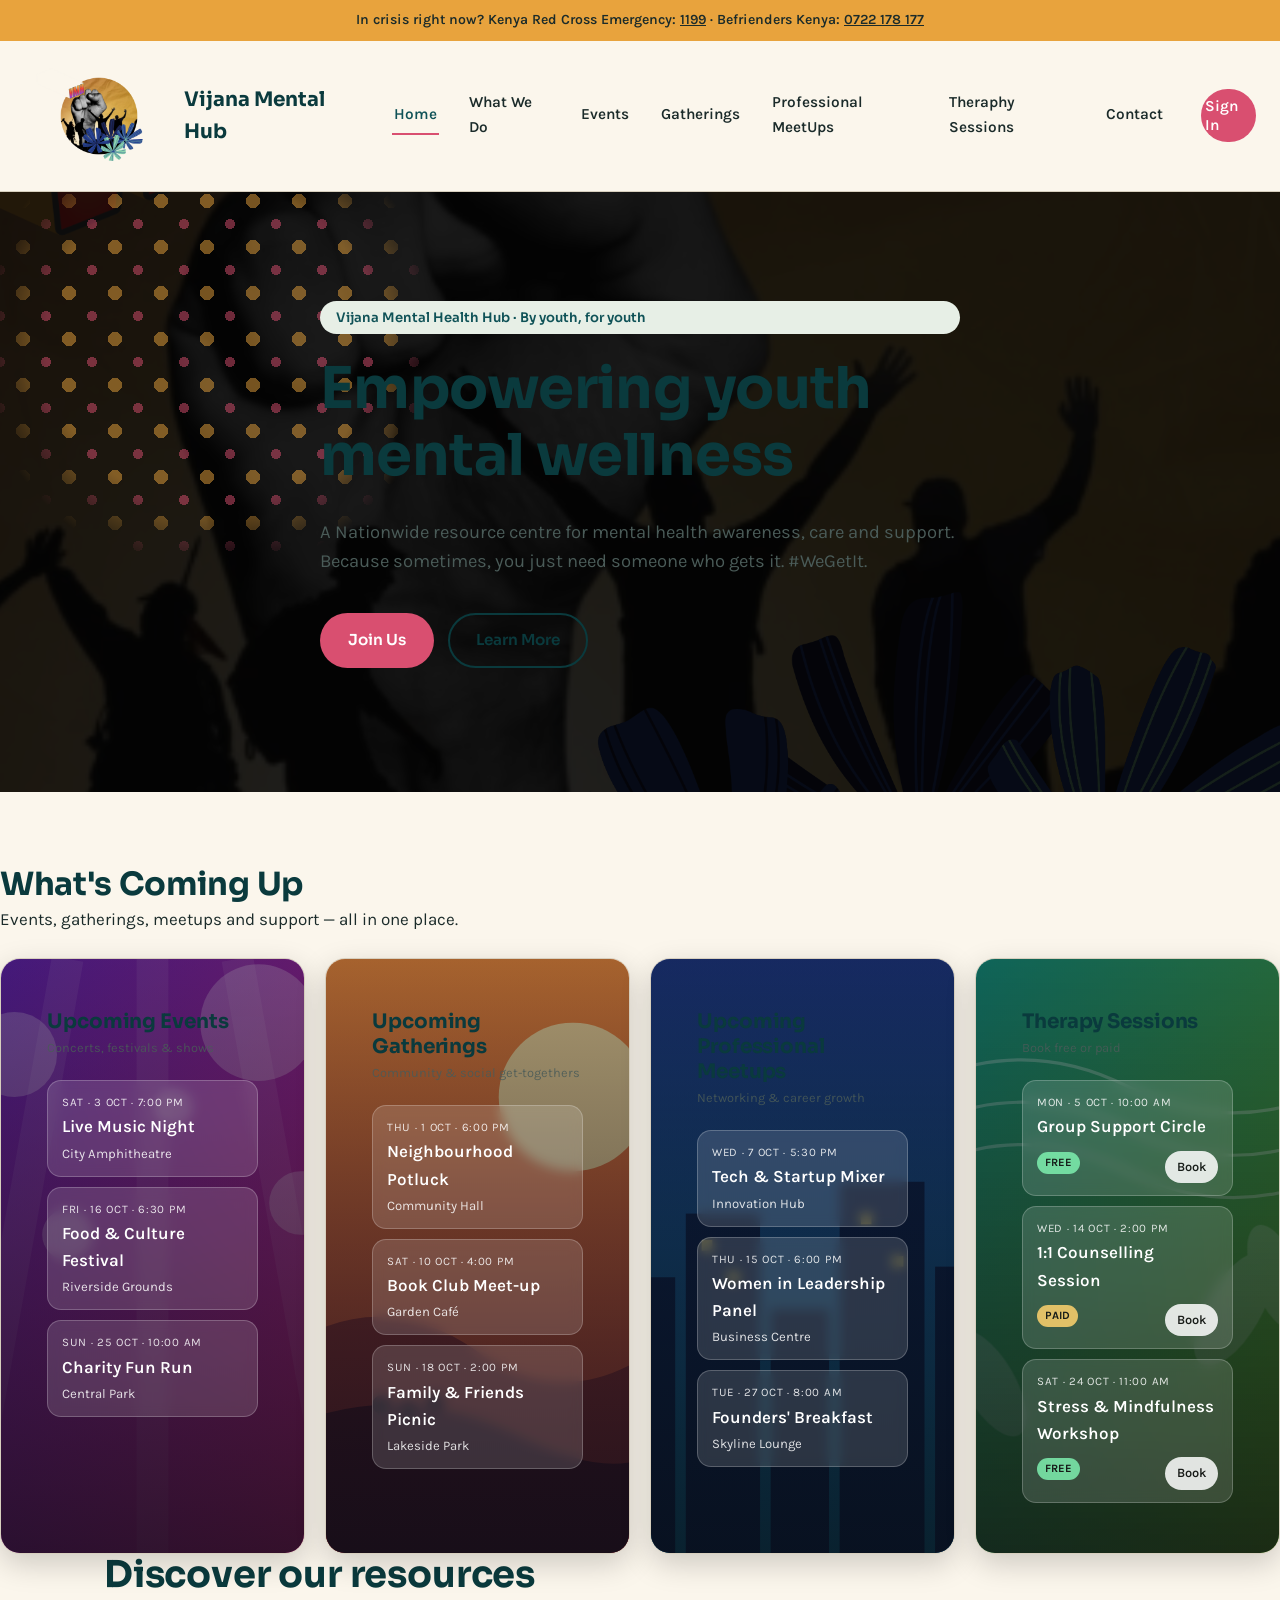
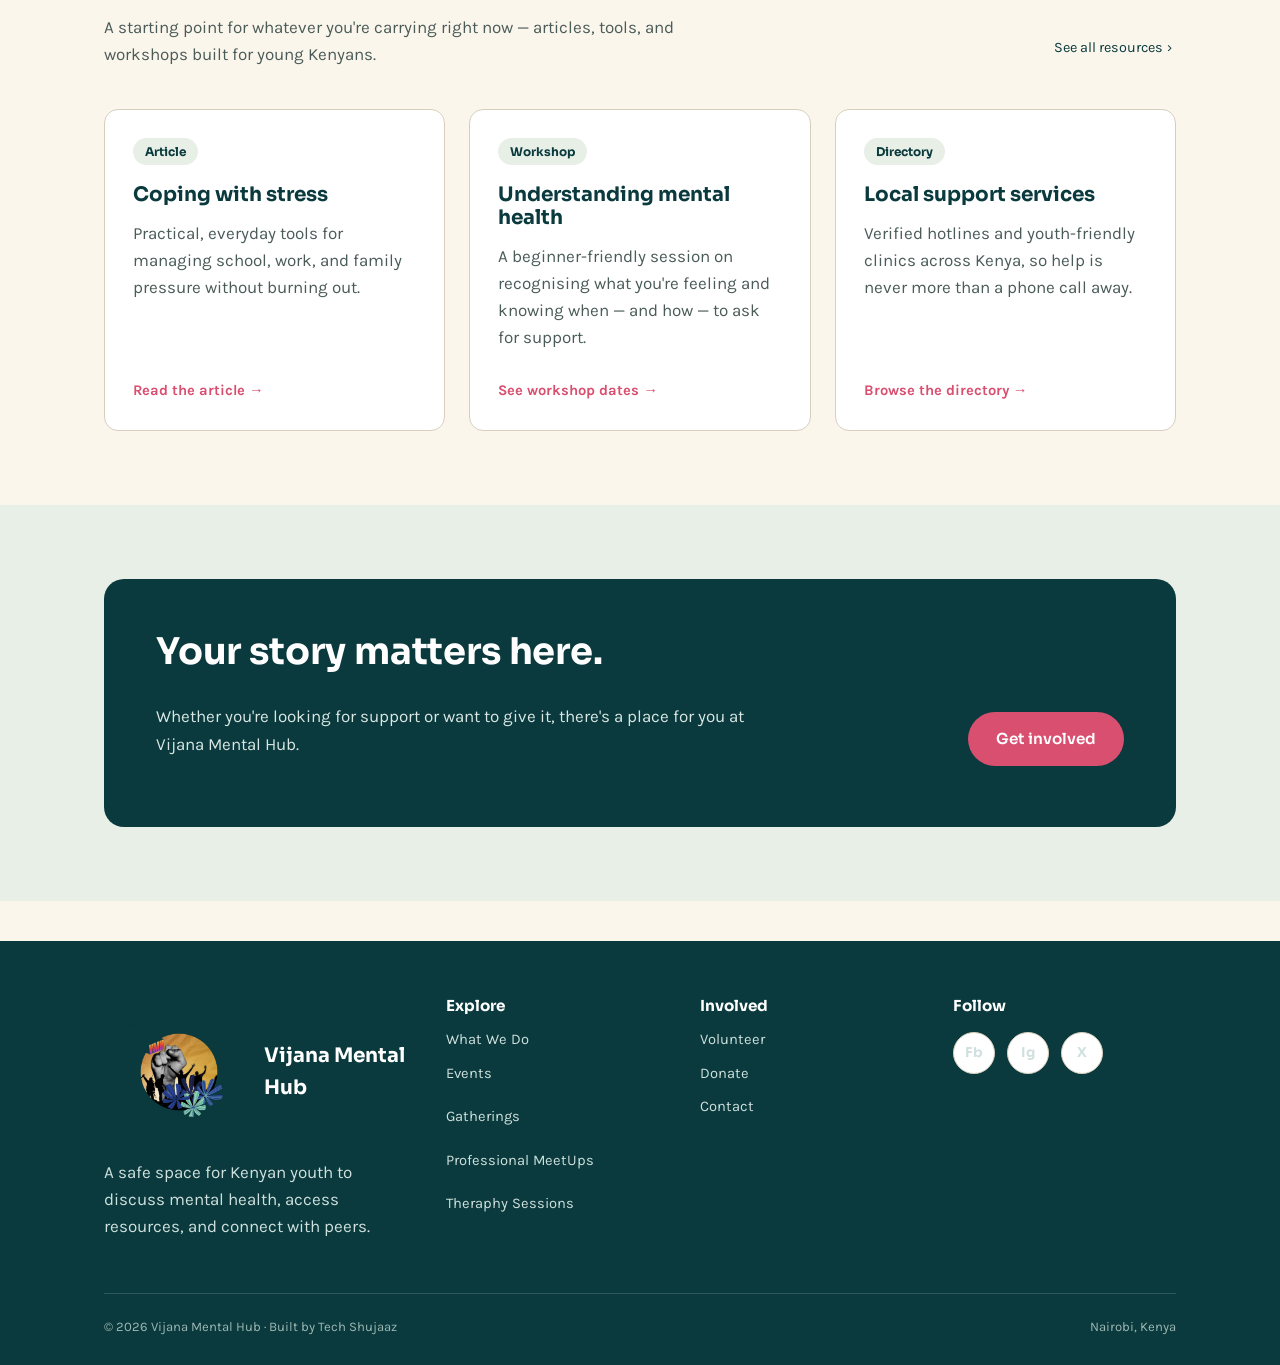
==== index.html @ 7394f07e "Update index.html" ====
<!DOCTYPE html>
<html lang="en">
<head>
<meta charset="UTF-8">
<meta name="viewport" content="width=device-width, initial-scale=1.0">
<title>Vijana  </title>
<meta name="description" content="A safe space for Kenyan youth to discuss mental health, access resources, and connect with peers.">
<link rel="preconnect" href="https://fonts.googleapis.com">
<link href="https://fonts.googleapis.com/css2?family=Sora:wght@400;600;700&family=Karla:wght@400;500;700&display=swap" rel="stylesheet">
<link rel="stylesheet" href="styles.css">
</head>
<body>

<div class="helpline-bar">
  In crisis right now? Kenya Red Cross Emergency: <a href="tel:1199">1199</a> · Befrienders Kenya: <a href="tel:+254722178177">0722 178 177</a>
</div>

<header class="site-header">
  <div class="container">
<a href="index.html" class="logo">
  <img src="Untitled%20design%20%285%29.png" alt="Vijana Mental Hub" class="logo-image">
  <span>Vijana Mental Hub </span>
</a>    <button class="nav-toggle" aria-label="Toggle navigation" aria-expanded="false">
      <span></span><span></span><span></span>
    </button>
    <nav class="main-nav">
      <a> </a>
      <a href="index.html" aria-current="page">Home</a>
      <a href="about.html">What We Do</a>
      <a href="resources.html">Events</a>
      <a href="events.html">Gatherings</a>
      <a href="blog.html">Professional MeetUps</a>
      <a href="get-involved.html">Theraphy Sessions</a>
      <a href="contact.html">Contact</a>
        <a href="login.html" class="btn-signin">Sign In</a>
      
    </nav>
  </div>
</header>

<main>

  <section class="hero">
    <div class="hero-overlay"></div>
    <div class="hero-pattern" aria-hidden="true"></div>
    <div class="container">
      <span class="eyebrow-tag">Vijana Mental Health Hub · By youth, for youth</span>
      <h1>Empowering youth mental wellness</h1>
      <p class="lead">A Nationwide resource centre for mental health awareness, care and support. Because sometimes, you just need someone who gets it. #WeGetIt. </p>
      <div class="hero-ctas">
        <a href="get-involved.html" class="btn btn-primary">Join Us</a>
        <a href="about.html" class="btn btn-secondary">Learn More</a>
      </div>
    </div>
  </section>

  <section>
    <div id="upcoming">  
<h1>What's Coming Up</h1>
<p class="sub">Events, gatherings, meetups and support — all in one place.</p>
<div class="grid">
 
<section class="card">
<svg class="bg" viewBox="0 0 400 560" preserveAspectRatio="xMidYMid slice" aria-hidden="true"><defs><linearGradient id="g1" x1="0" y1="0" x2="1" y2="1"><stop offset="0" stop-color="rgb(91,33,182)"/><stop offset="1" stop-color="rgb(219,39,119)"/></linearGradient></defs><rect width="400" height="560" fill="url(#g1)"/><g fill="rgb(255,255,255)" opacity=".25"><circle cx="70" cy="90" r="40"/><circle cx="300" cy="60" r="55"/><circle cx="340" cy="230" r="30"/><circle cx="120" cy="260" r="24"/><circle cx="220" cy="140" r="18"/></g><path d="M120 0 L20 560 M200 0 L200 560 M280 0 L380 560" stroke="rgb(255,255,255)" stroke-width="30" opacity=".08"/></svg>
<div class="ov"></div>
<div class="in">
<div><h2>Upcoming Events</h2><p class="tag">Concerts, festivals &amp; shows</p></div>
<ul>
<li><div class="d">Sat · 3 Oct · 7:00 PM</div><div class="t">Live Music Night</div><div class="m">City Amphitheatre</div></li>
<li><div class="d">Fri · 16 Oct · 6:30 PM</div><div class="t">Food &amp; Culture Festival</div><div class="m">Riverside Grounds</div></li>
<li><div class="d">Sun · 25 Oct · 10:00 AM</div><div class="t">Charity Fun Run</div><div class="m">Central Park</div></li>
</ul>
</div>
</section>
 
<section class="card">
<svg class="bg" viewBox="0 0 400 560" preserveAspectRatio="xMidYMid slice" aria-hidden="true"><defs><linearGradient id="g2" x1="0" y1="0" x2="0" y2="1"><stop offset="0" stop-color="rgb(251,146,60)"/><stop offset="1" stop-color="rgb(190,60,60)"/></linearGradient></defs><rect width="400" height="560" fill="url(#g2)"/><circle cx="290" cy="130" r="70" fill="rgb(255,236,170)" opacity=".9"/><path d="M0 380 Q100 300 200 370 T400 340 V560 H0Z" fill="rgb(120,40,50)" opacity=".7"/><path d="M0 450 Q120 390 240 450 T400 430 V560 H0Z" fill="rgb(70,25,40)" opacity=".85"/><g fill="rgb(40,15,30)"><circle cx="110" cy="420" r="9"/><circle cx="135" cy="424" r="9"/><circle cx="160" cy="418" r="9"/></g></svg>
<div class="ov"></div>
<div class="in">
<div><h2>Upcoming Gatherings</h2><p class="tag">Community &amp; social get-togethers</p></div>
<ul>
<li><div class="d">Thu · 1 Oct · 6:00 PM</div><div class="t">Neighbourhood Potluck</div><div class="m">Community Hall</div></li>
<li><div class="d">Sat · 10 Oct · 4:00 PM</div><div class="t">Book Club Meet-up</div><div class="m">Garden Café</div></li>
<li><div class="d">Sun · 18 Oct · 2:00 PM</div><div class="t">Family &amp; Friends Picnic</div><div class="m">Lakeside Park</div></li>
</ul>
</div>
</section>
 
<section class="card">
<svg class="bg" viewBox="0 0 400 560" preserveAspectRatio="xMidYMid slice" aria-hidden="true"><defs><linearGradient id="g3" x1="0" y1="0" x2="0" y2="1"><stop offset="0" stop-color="rgb(30,58,138)"/><stop offset="1" stop-color="rgb(14,116,144)"/></linearGradient></defs><rect width="400" height="560" fill="url(#g3)"/><g fill="rgb(10,25,60)" opacity=".8"><rect x="20" y="300" width="60" height="260"/><rect x="90" y="240" width="70" height="320"/><rect x="170" y="330" width="55" height="230"/><rect x="235" y="210" width="80" height="350"/><rect x="325" y="290" width="60" height="270"/></g><g fill="rgb(253,224,71)" opacity=".7"><rect x="105" y="265" width="10" height="10"/><rect x="130" y="295" width="10" height="10"/><rect x="255" y="240" width="10" height="10"/><rect x="285" y="280" width="10" height="10"/><rect x="40" y="330" width="10" height="10"/></g></svg>
<div class="ov"></div>
<div class="in">
<div><h2>Upcoming Professional Meetups</h2><p class="tag">Networking &amp; career growth</p></div>
<ul>
<li><div class="d">Wed · 7 Oct · 5:30 PM</div><div class="t">Tech &amp; Startup Mixer</div><div class="m">Innovation Hub</div></li>
<li><div class="d">Thu · 15 Oct · 6:00 PM</div><div class="t">Women in Leadership Panel</div><div class="m">Business Centre</div></li>
<li><div class="d">Tue · 27 Oct · 8:00 AM</div><div class="t">Founders' Breakfast</div><div class="m">Skyline Lounge</div></li>
</ul>
</div>
</section>
 
<section class="card">
<svg class="bg" viewBox="0 0 400 560" preserveAspectRatio="xMidYMid slice" aria-hidden="true"><defs><linearGradient id="g4" x1="0" y1="0" x2="1" y2="1"><stop offset="0" stop-color="rgb(13,148,136)"/><stop offset="1" stop-color="rgb(101,163,13)"/></linearGradient></defs><rect width="400" height="560" fill="url(#g4)"/><g fill="none" stroke="rgb(255,255,255)" stroke-width="3" opacity=".3"><path d="M0 120 Q100 70 200 120 T400 120"/><path d="M0 160 Q100 110 200 160 T400 160"/><path d="M0 200 Q100 150 200 200 T400 200"/></g><g fill="rgb(255,255,255)" opacity=".2"><ellipse cx="300" cy="330" rx="26" ry="60" transform="rotate(30 300 330)"/><ellipse cx="340" cy="300" rx="22" ry="52" transform="rotate(-20 340 300)"/><ellipse cx="70" cy="400" rx="24" ry="56" transform="rotate(-30 70 400)"/></g></svg>
<div class="ov"></div>
<div class="in">
<div><h2>Therapy Sessions</h2><p class="tag">Book free or paid</p></div>
<ul>
<li><div class="d">Mon · 5 Oct · 10:00 AM</div><div class="t">Group Support Circle</div><div class="m"><span class="b free">FREE</span><button class="btn">Book</button></div></li>
<li><div class="d">Wed · 14 Oct · 2:00 PM</div><div class="t">1:1 Counselling Session</div><div class="m"><span class="b paid">PAID</span><button class="btn">Book</button></div></li>
<li><div class="d">Sat · 24 Oct · 11:00 AM</div><div class="t">Stress &amp; Mindfulness Workshop</div><div class="m"><span class="b free">FREE</span><button class="btn">Book</button></div></li>
</ul>
</div>
</section>
 
</div>
</div>
    <div class="container">
      <div class="section-head">
        <div>
          <h2>Discover our resources</h2>
          <p>A starting point for whatever you're carrying right now — articles, tools, and workshops built for young Kenyans.</p>
        </div>
        <a href="resources.html" class="btn-ghost">See all resources</a>
      </div>

      <div class="card-grid">
        <div class="card">
          <span class="chip">Article</span>
          <h3>Coping with stress</h3>
          <p>Practical, everyday tools for managing school, work, and family pressure without burning out.</p>
          <a href="resources.html" class="card-link">Read the article →</a>
        </div>
        <div class="card">
          <span class="chip">Workshop</span>
          <h3>Understanding mental health</h3>
          <p>A beginner-friendly session on recognising what you're feeling and knowing when — and how — to ask for support.</p>
          <a href="events.html" class="card-link">See workshop dates →</a>
        </div>
        <div class="card">
          <span class="chip">Directory</span>
          <h3>Local support services</h3>
          <p>Verified hotlines and youth-friendly clinics across Kenya, so help is never more than a phone call away.</p>
          <a href="resources.html" class="card-link">Browse the directory →</a>
        </div>
      </div>
    </div>
  </section>

  <section class="section-alt">
    <div class="container">
      <div class="cta-band">
        <h2>Your story matters here.</h2>
        <p>Whether you're looking for support or want to give it, there's a place for you at Vijana Mental Hub.</p>
        <a href="get-involved.html" class="btn btn-primary">Get involved</a>
      </div>
    </div>
  </section>

</main>

<footer class="site-footer">
  <div class="container">
    <div class="footer-grid">
      <div>
        <div class="logo"> <img src="Untitled%20design%20%286%29.png" alt="Vijana Mental Hub" class="logo-image">
  <span>Vijana Mental Hub</span></div>
        <p style="color:#CFE1DE; max-width:32ch;">A safe space for Kenyan youth to discuss mental health, access resources, and connect with peers.</p>
      </div>
      <div>
        <h4>Explore</h4>
        <ul class="footer-links">
          <li><a href="about.html">What We Do</a></li>
          <li><a href="resources.html">Events</a></li>
          <li></li><a href="events.html">Gatherings</a></li>
          <li></li><a href="blog.html">Professional MeetUps</a></li>
          <li></li><a href="get-involved.html">Theraphy Sessions</a></li>
      
        </ul>
      </div>
      <div>
        <h4>Involved</h4>
        <ul class="footer-links">
          <li><a href="get-involved.html">Volunteer</a></li>
          <li><a href="get-involved.html#donate">Donate</a></li>
          <li><a href="contact.html">Contact</a></li>
        </ul>
      </div>
      <div>
        <h4>Follow</h4>
        <div class="social-row">
          <a href="#" aria-label="Facebook">Fb</a>
          <a href="#" aria-label="Instagram">Ig</a>
          <a href="#" aria-label="Twitter / X">X</a>
        </div>
      </div>
    </div>
    <div class="footer-bottom">
      <span>© 2026 Vijana Mental Hub · Built by Tech Shujaaz</span>
      <span>Nairobi, Kenya</span>
    </div>
  </div>
</footer>

<script src="script.js"></script>
</body>
</html>
---- styles.css ----
/* ==========================================================================
   Vijana Mental Hub — Design System
   Palette: highland teal + sunrise gold + berry coral on warm paper
   Type: Sora (display) / Karla (body)
   ========================================================================== */

:root{
  --paper:      #FBF6EC;
  --sage:       #E7EFE6;
  --teal:       #0F5257;
  --teal-dark:  #0A3A3D;
  --gold:       #E8A33D;
  --coral:      #D94F70;
  --ink:        #1B2B2A;
  --ink-soft:   #4A5B58;
  --line:       #D7CFBE;
  --white:      #FFFFFF;

  --font-display: 'Sora', sans-serif;
  --font-body: 'Karla', sans-serif;

  --max-w: 1120px;
  --radius: 14px;
}

*, *::before, *::after{ box-sizing: border-box; }

html{ scroll-behavior: smooth; }

body{
  margin: 0;
  background: var(--paper);
  color: var(--ink);
  font-family: var(--font-body);
  font-size: 17px;
  line-height: 1.6;
  -webkit-font-smoothing: antialiased;
}

img{ max-width: 100%; display: block; }

a{ color: inherit; text-decoration: none; }

h1, h2, h3, h4{
  font-family: var(--font-display);
  color: var(--teal-dark);
  line-height: 1.15;
  margin: 0 0 0.5em;
  font-weight: 700;
}

h1{ font-size: clamp(2.4rem, 5vw, 3.6rem); letter-spacing: -0.01em; }
h2{ font-size: clamp(1.7rem, 3vw, 2.3rem); letter-spacing: -0.005em; }
h3{ font-size: 1.25rem; }

p{ margin: 0 0 1em; color: var(--ink-soft); max-width: 62ch; }

.container{
  max-width: var(--max-w);
  margin: 0 auto;
  padding: 0 24px;
}

/* Focus visibility */
a:focus-visible, button:focus-visible, input:focus-visible, textarea:focus-visible{
  outline: 3px solid var(--gold);
  outline-offset: 2px;
}

@media (prefers-reduced-motion: reduce){
  *{ animation-duration: 0.001ms !important; transition-duration: 0.001ms !important; }
  html{ scroll-behavior: auto; }
}

/* ---------------------------------- Header ---------------------------------- */

.site-header{
  position: sticky;
  top: 0;
  z-index: 50;
  background: rgba(251, 246, 236, 0.92);
  backdrop-filter: blur(6px);
  border-bottom: 1px solid var(--line);
}
#upcoming {
   :root{--bg:#f4f5f8;--fg:#14161c;--muted:#5b6070;box-sizing:border-box;padding-top:env(safe-area-inset-top,0px);padding-bottom:env(safe-area-inset-bottom,0px)}
@media (prefers-color-scheme:dark){:root:not([data-theme="light"]){--bg:#0e1015;--fg:#f2f3f7;--muted:#9aa0b2}}
:root[data-theme="dark"]{--bg:#0e1015;--fg:#f2f3f7;--muted:#9aa0b2}
html{scroll-padding-top:env(safe-area-inset-top,0px)}
*{box-sizing:border-box}
body{margin:0;background:var(--bg);color:var(--fg);font-family:Inter,system-ui,-apple-system,"Segoe UI",Roboto,sans-serif}
main{max-width:1280px;margin:0 auto;padding:32px 20px 48px}
h1{font-size:clamp(1.5rem,3vw,2rem);margin:0 0 4px}
.sub{color:var(--muted);margin:0 0 24px}
.grid{display:grid;grid-template-columns:repeat(4,1fr);gap:20px}
@media (max-width:1100px){.grid{grid-template-columns:repeat(2,1fr)}}
@media (max-width:600px){.grid{grid-template-columns:1fr}}
.card{position:relative;overflow:hidden;border-radius:20px;min-height:300px;color:#fff;display:flex;flex-direction:column;box-shadow:0 10px 30px rgba(0,0,0,.18)}
.bg{position:absolute;inset:0;width:100%;height:100%}
.ov{position:absolute;inset:0;background:linear-gradient(180deg,rgba(8,10,20,.35) 0%,rgba(8,10,20,.78) 100%)}
.in{position:relative;padding:22px 18px;display:flex;flex-direction:column;gap:14px;height:100%}
.card h2{font-size:1.25rem;margin:0 0 4px;line-height:1.25}
.tag{font-size:.8rem;opacity:.85;margin:0}
ul{list-style:none;margin:8px 0 0;padding:0;display:flex;flex-direction:column;gap:10px}
li{background:rgba(255,255,255,.14);border:1px solid rgba(255,255,255,.22);backdrop-filter:blur(6px);-webkit-backdrop-filter:blur(6px);border-radius:14px;padding:12px 14px}
.d{font-size:.72rem;letter-spacing:.06em;text-transform:uppercase;opacity:.85}
.t{font-weight:600;margin:2px 0}
.m{font-size:.82rem;opacity:.85;display:flex;justify-content:space-between;align-items:center;gap:8px;flex-wrap:wrap}
.b{font-size:.7rem;font-weight:700;padding:2px 8px;border-radius:99px;background:#fff;color:#111}
.b.free{background:#7ef0b0}.b.paid{background:#ffd36e}
.btn{margin-top:8px;display:inline-block;font:inherit;font-size:.8rem;font-weight:600;padding:6px 12px;border-radius:99px;border:0;background:#fff;color:#111;cursor:pointer}
}
.site-header .container{
  display: flex;
  align-items: center;
  justify-content: space-between;
  height: 150px;
  max-width: 1300px;
}

.logo{
  font-family: var(--font-display);
  font-weight: 700;
  font-size: 1.25rem;
  color: var(--teal-dark);
  display: flex;
  align-items: center;
  gap: 10px;
}
.btn-signin {
  display: inline-block;
  padding: 8px 35px;
  border-radius: 50px;
  background: #D94F70;
  color: white !important;
  border: 2px solid #D94F70;
  font-weight: 600;
  text-decoration: none;
  margin-left: 8px;
  line-height: 1.2;
}

.btn-signin:hover {
  background: transparent;
  color: #D94F70 !important;
  border-color: #D94F70;
}
.logo-mark{
  width: 30px; height: 30px;
  border-radius: 50%;
  background: conic-gradient(from 200deg, var(--gold), var(--coral), var(--teal), var(--gold));
  flex-shrink: 0;
}
.logo {
  display: flex;
  align-items: center;
  gap: 10px;
}

.logo-image {
  width: 150px;
  height: 150px;
  object-fit: contain;
}
.main-nav{
  display: flex;
  gap: 28px;
  align-items: center;
}

.main-nav a{
  font-size: 0.96rem;
  font-weight: 600;
  color: var(--ink);
  padding: 6px 2px;
  border-bottom: 2px solid transparent;
  transition: border-color 0.15s ease, color 0.15s ease;
}

.main-nav a:hover,
.main-nav a[aria-current="page"]{
  color: var(--teal);
  border-bottom-color: var(--coral);
}

.nav-toggle{
  display: none;
  background: none;
  border: none;
  cursor: pointer;
  padding: 8px;
}
.nav-toggle span{
  display: block;
  width: 24px; height: 2px;
  background: var(--ink);
  margin: 5px 0;
  transition: transform 0.2s ease, opacity 0.2s ease;
}

@media (max-width: 820px){
  .nav-toggle{ display: block; }
  .main-nav{
    position: absolute;
    top: 76px; left: 0; right: 0;
    background: var(--paper);
    border-bottom: 1px solid var(--line);
    flex-direction: column;
    align-items: flex-start;
    gap: 4px;
    padding: 12px 24px 20px;
    display: none;
  }
  .main-nav.open{ display: flex; }
  .main-nav a{ width: 100%; padding: 10px 0; }
}

/* ---------------------------------- Buttons ---------------------------------- */

.btn{
  display: inline-flex;
  align-items: center;
  justify-content: center;
  gap: 8px;
  font-family: var(--font-display);
  font-weight: 600;
  font-size: 0.95rem;
  padding: 13px 26px;
  border-radius: 999px;
  border: 2px solid transparent;
  cursor: pointer;
  transition: transform 0.12s ease, background 0.15s ease, color 0.15s ease, border-color 0.15s ease;
}
.btn:hover{ transform: translateY(-1px); }

.btn-primary{
  background: var(--coral);
  color: var(--white);
}
.btn-primary:hover{ background: #c23f5f; }

.btn-secondary{
  background: transparent;
  color: var(--teal-dark);
  border-color: var(--teal-dark);
}
.btn-secondary:hover{ background: var(--teal-dark); color: var(--white); }

.btn-ghost{
  background: transparent;
  color: var(--teal-dark);
  padding: 10px 4px;
  border-radius: 0;
  font-size: 0.9rem;
}
.btn-ghost::after{ content: "›"; margin-left: 4px; }

/* ---------------------------------- Hero ---------------------------------- */

.hero{
  position: relative;
  overflow: hidden;
  padding: 76px 0 90px;
   min-height: 600px;

    background-image: url("VMH (1).png");
    background-size: cover;
    background-position: center;
    background-repeat: no-repeat;

    display: flex;
    align-items: center;

    overflow: hidden;
}

.hero-pattern{
  position: absolute;
   inset: 0;
   pointer-events:none;
  top: -60px; right: -80px;
  width: 420px; height: 420px;
  opacity: 0.5;
  z-index: 1;
  background-image: radial-gradient(circle, var(--gold) 7px, transparent 7px),
                     radial-gradient(circle, var(--coral) 5px, transparent 5px);
  background-size: 46px 46px, 46px 46px;
  background-position: 0 0, 23px 23px;
  -webkit-mask-image: radial-gradient(circle, black 55%, transparent 78%);
  mask-image: radial-gradient(circle, black 55%, transparent 78%);
}
/* Dark overlay */
.hero-overlay {
    position: absolute;
    inset: 0;

    background: rgba(0, 0, 0, 0.85);

    z-index: 1;
}


.hero .container{
  position: relative;
  z-index: 2;
  display: grid;
  grid-template-columns: minmax(0, 640px);
}

.eyebrow-tag{
  display: inline-block;
  font-family: var(--font-display);
  font-weight: 600;
  font-size: 0.82rem;
  color: var(--teal);
  background: var(--sage);
  border-radius: 999px;
  padding: 6px 16px;
  margin-bottom: 22px;
}

.hero p.lead{
  font-size: 1.15rem;
  color: var(--ink-soft);
  margin-bottom: 2em;
}

.hero-ctas{
  display: flex;
  gap: 14px;
  flex-wrap: wrap;
}

/* ---------------------------------- Sections ---------------------------------- */

section{ padding: 74px 0; }
.section-alt{ background: var(--sage); }

.section-head{
  display: flex;
  align-items: flex-end;
  justify-content: space-between;
  gap: 24px;
  margin-bottom: 40px;
  flex-wrap: wrap;
}

.section-head p{ margin: 0; }

/* ---------------------------------- Cards ---------------------------------- */

.card-grid{
  display: grid;
  grid-template-columns: repeat(auto-fit, minmax(260px, 1fr));
  gap: 24px;
}

.card{
  background: var(--white);
  border: 1px solid var(--line);
  border-radius: var(--radius);
  padding: 28px;
  display: flex;
  flex-direction: column;
  gap: 10px;
}

.card .chip{
  align-self: flex-start;
  font-family: var(--font-display);
  font-size: 0.75rem;
  font-weight: 700;
  color: var(--teal-dark);
  background: var(--sage);
  padding: 4px 12px;
  border-radius: 999px;
  margin-bottom: 8px;
}

.card h3{ margin-bottom: 4px; }

.card a.card-link{
  margin-top: auto;
  font-weight: 700;
  color: var(--coral);
  font-size: 0.92rem;
}
.card a.card-link:hover{ text-decoration: underline; }

/* Team cards */
.team-grid{
  display: grid;
  grid-template-columns: repeat(auto-fit, minmax(230px, 1fr));
  gap: 28px;
}
.team-card{
  background: var(--white);
  border-radius: var(--radius);
  border: 1px solid var(--line);
  overflow: hidden;
}
.team-photo{
  height: 150px;
  background: linear-gradient(135deg, var(--teal) 0%, var(--teal-dark) 100%);
  position: relative;
}
.team-photo::after{
  content: "";
  position: absolute; inset: 0;
  background-image: radial-gradient(circle, rgba(255,255,255,0.18) 3px, transparent 3px);
  background-size: 20px 20px;
}
.team-body{ padding: 20px; }
.team-role{
  font-weight: 700;
  color: var(--coral);
  font-size: 0.88rem;
  margin-bottom: 10px;
}
.team-body p{ font-size: 0.94rem; margin-bottom: 0.8em; }

/* ---------------------------------- Callout / CTA band ---------------------------------- */

.cta-band{
  background: var(--teal-dark);
  color: var(--white);
  border-radius: 20px;
  padding: 52px;
  display: flex;
  align-items: center;
  justify-content: space-between;
  gap: 30px;
  flex-wrap: wrap;
}
.cta-band h2{ color: var(--white); margin: 0; max-width: 22ch; }
.cta-band p{ color: #D9E7E4; }

/* ---------------------------------- Lists (events, resources) ---------------------------------- */

.list-row{
  display: flex;
  justify-content: space-between;
  align-items: center;
  gap: 20px;
  padding: 22px 0;
  border-bottom: 1px solid var(--line);
  flex-wrap: wrap;
}
.list-row:first-child{ border-top: 1px solid var(--line); }

.list-row .meta{
  font-family: var(--font-display);
  font-weight: 600;
  font-size: 0.85rem;
  color: var(--teal);
}

/* ---------------------------------- Forms ---------------------------------- */

.form-grid{
  display: grid;
  gap: 18px;
  max-width: 560px;
}
label{
  font-family: var(--font-display);
  font-weight: 600;
  font-size: 0.88rem;
  color: var(--teal-dark);
  display: block;
  margin-bottom: 6px;
}
input, textarea, select{
  width: 100%;
  font-family: var(--font-body);
  font-size: 1rem;
  padding: 12px 14px;
  border-radius: 10px;
  border: 1.5px solid var(--line);
  background: var(--white);
  color: var(--ink);
}
input:focus, textarea:focus, select:focus{
  border-color: var(--teal);
}
textarea{ resize: vertical; min-height: 130px; }

.form-note{
  font-size: 0.85rem;
  color: var(--ink-soft);
  margin-top: 4px;
}

.form-success{
  display: none;
  background: var(--sage);
  border: 1px solid var(--teal);
  color: var(--teal-dark);
  padding: 14px 18px;
  border-radius: 10px;
  font-weight: 600;
  margin-top: 16px;
}
.form-success.visible{ display: block; }

/* ---------------------------------- Contact info blocks ---------------------------------- */

.contact-info{ display: grid; gap: 22px; }
.contact-info .item{ display: flex; gap: 14px; align-items: flex-start; }
.contact-info .icon{
  width: 40px; height: 40px;
  border-radius: 50%;
  background: var(--sage);
  color: var(--teal-dark);
  display: flex; align-items: center; justify-content: center;
  font-family: var(--font-display);
  font-weight: 700;
  flex-shrink: 0;
}
.two-col{
  display: grid;
  grid-template-columns: 1.1fr 0.9fr;
  gap: 56px;
}
@media (max-width: 780px){
  .two-col{ grid-template-columns: 1fr; }
}

.social-row{ display: flex; gap: 12px; margin-top: 18px; }
.social-row a{
  width: 42px; height: 42px;
  border-radius: 50%;
  background: var(--white);
  border: 1.5px solid var(--line);
  display: flex; align-items: center; justify-content: center;
  font-weight: 700;
  font-family: var(--font-display);
  font-size: 0.85rem;
}
.social-row a:hover{ border-color: var(--coral); color: var(--coral); }

/* ---------------------------------- FAQ ---------------------------------- */

.faq-item{ border-bottom: 1px solid var(--line); }
.faq-item summary{
  cursor: pointer;
  padding: 18px 0;
  font-family: var(--font-display);
  font-weight: 700;
  color: var(--teal-dark);
  list-style: none;
  display: flex;
  justify-content: space-between;
  align-items: center;
}
.faq-item summary::-webkit-details-marker{ display: none; }
.faq-item summary::after{ content: "+"; font-size: 1.4rem; color: var(--coral); }
.faq-item[open] summary::after{ content: "–"; }
.faq-item p{ padding-bottom: 18px; }

/* ---------------------------------- Helper bar (crisis notice) ---------------------------------- */

.helpline-bar{
  background: var(--gold);
  color: var(--ink);
  font-size: 0.88rem;
  font-weight: 600;
  text-align: center;
  padding: 9px 16px;
}
.helpline-bar a{ text-decoration: underline; }

/* ---------------------------------- Footer ---------------------------------- */

.site-footer{
  background: var(--teal-dark);
  color: #CFE1DE;
  padding: 56px 0 28px;
  margin-top: 40px;
}
.footer-grid{
  display: grid;
  grid-template-columns: 1.4fr 1fr 1fr 1fr;
  gap: 30px;
  margin-bottom: 36px;
}
.site-footer h4{ color: var(--white); font-size: 0.95rem; margin-bottom: 14px; }
.site-footer .logo{ color: var(--white); margin-bottom: 12px; }
.site-footer a{ color: #CFE1DE; }
.site-footer a:hover{ color: var(--gold); }
.footer-links{ list-style: none; padding: 0; margin: 0; display: grid; gap: 10px; font-size: 0.92rem; }
.footer-bottom{
  border-top: 1px solid rgba(255,255,255,0.15);
  padding-top: 22px;
  font-size: 0.82rem;
  color: #9FB8B4;
  display: flex;
  justify-content: space-between;
  flex-wrap: wrap;
  gap: 10px;
}
@media (max-width: 780px){
  .footer-grid{ grid-template-columns: 1fr 1fr; }
}

/* ---------------------------------- Page hero (inner pages) ---------------------------------- */

.page-hero{
  padding: 56px 0 46px;
  border-bottom: 1px solid var(--line);
}
.page-hero p.lead{ font-size: 1.05rem; }

/* Breadcrumb-ish kicker */
.kicker{
  font-family: var(--font-display);
  font-weight: 700;
  font-size: 0.8rem;
  color: var(--coral);
  text-transform: none;
  margin-bottom: 10px;
  display: block;
}

/* Comment / blog specific */
.blog-post-card{
  display: grid;
  grid-template-columns: 220px 1fr;
  gap: 24px;
  background: var(--white);
  border: 1px solid var(--line);
  border-radius: var(--radius);
  padding: 24px;
  margin-bottom: 22px;
}
.blog-post-thumb{
  border-radius: 10px;
  background: linear-gradient(160deg, var(--gold), var(--coral));
  min-height: 130px;
}
@media (max-width: 640px){
  .blog-post-card{ grid-template-columns: 1fr; }
}

.comment-box{
  border: 1px dashed var(--line);
  border-radius: var(--radius);
  padding: 24px;
  background: var(--sage);
}
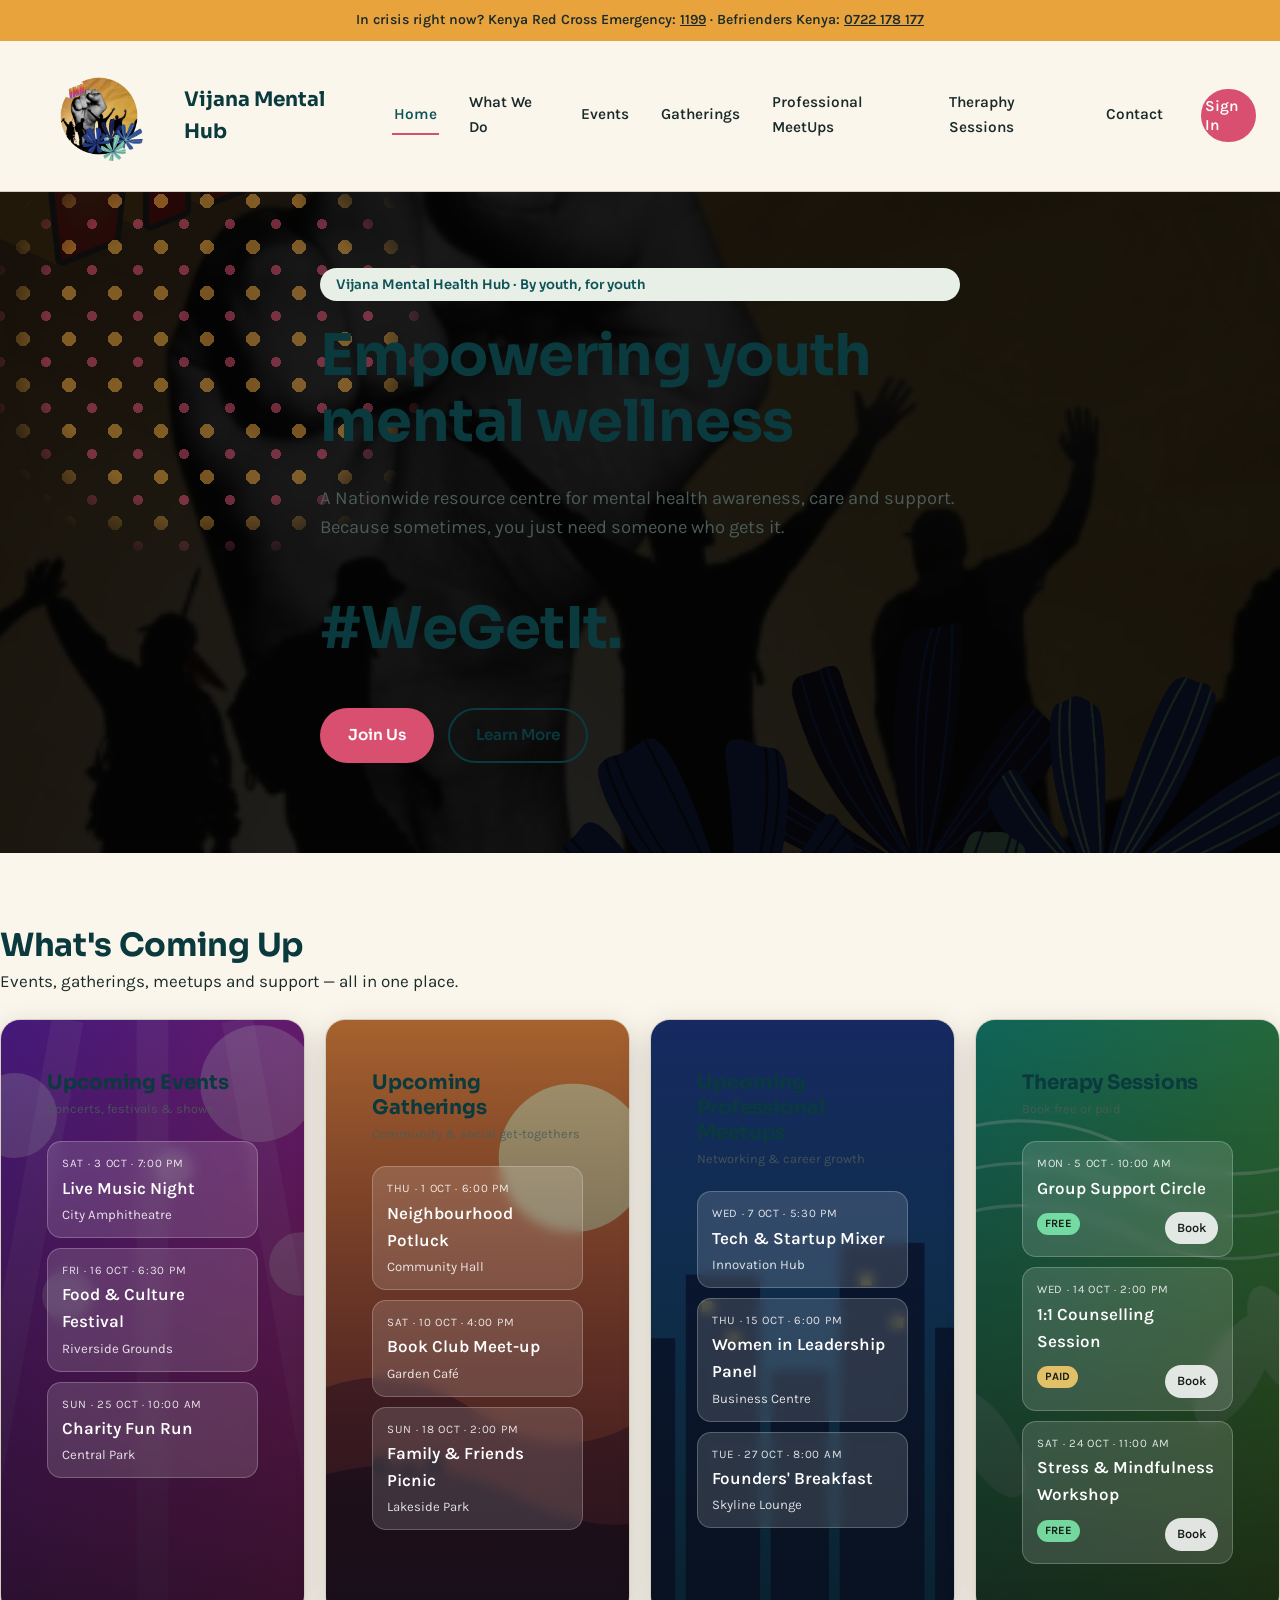
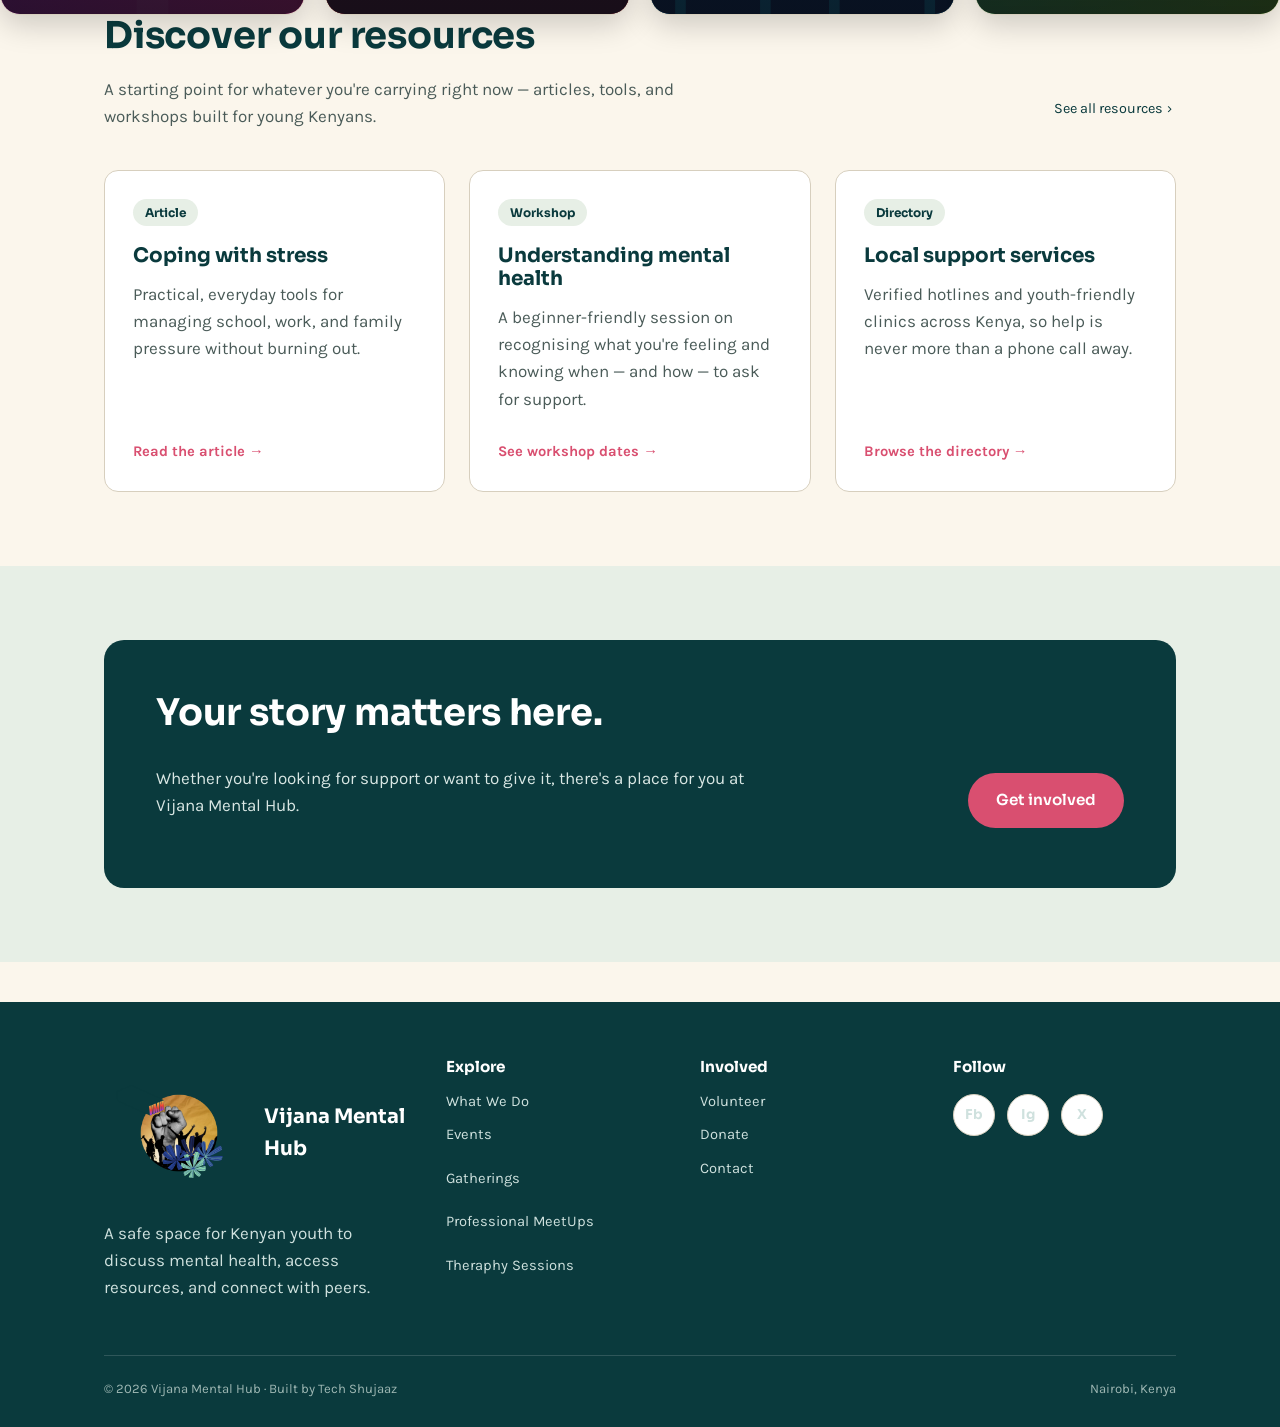
==== commit 41e77939: "Update index.html" ====
--- a/index.html
+++ b/index.html
@@ -46,7 +46,8 @@
     <div class="container">
       <span class="eyebrow-tag">Vijana Mental Health Hub · By youth, for youth</span>
       <h1>Empowering youth mental wellness</h1>
-      <p class="lead">A Nationwide resource centre for mental health awareness, care and support. Because sometimes, you just need someone who gets it. #WeGetIt. </p>
+      <p class="lead">A Nationwide resource centre for mental health awareness, care and support. Because sometimes, you just need someone who gets it. </p>
+        <p> <h1> #WeGetIt. </h1> </p>
       <div class="hero-ctas">
         <a href="get-involved.html" class="btn btn-primary">Join Us</a>
         <a href="about.html" class="btn btn-secondary">Learn More</a>
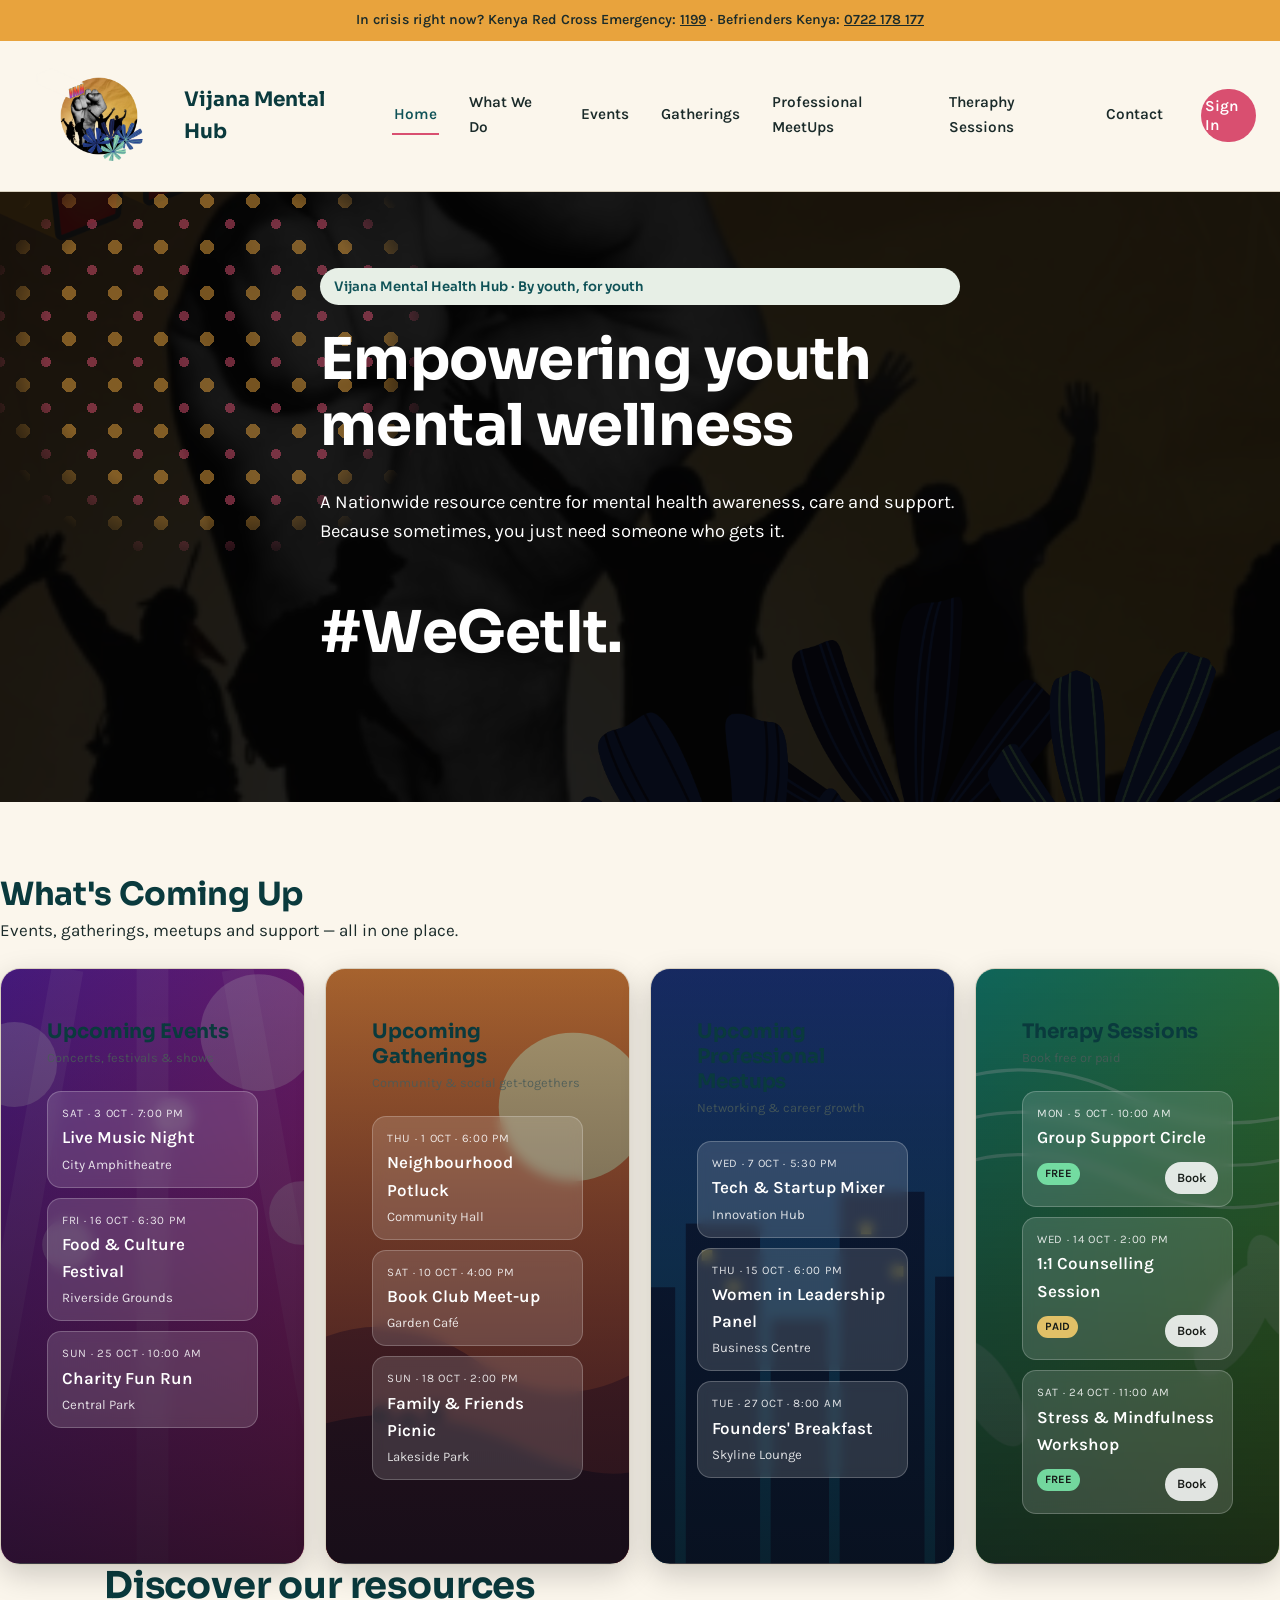
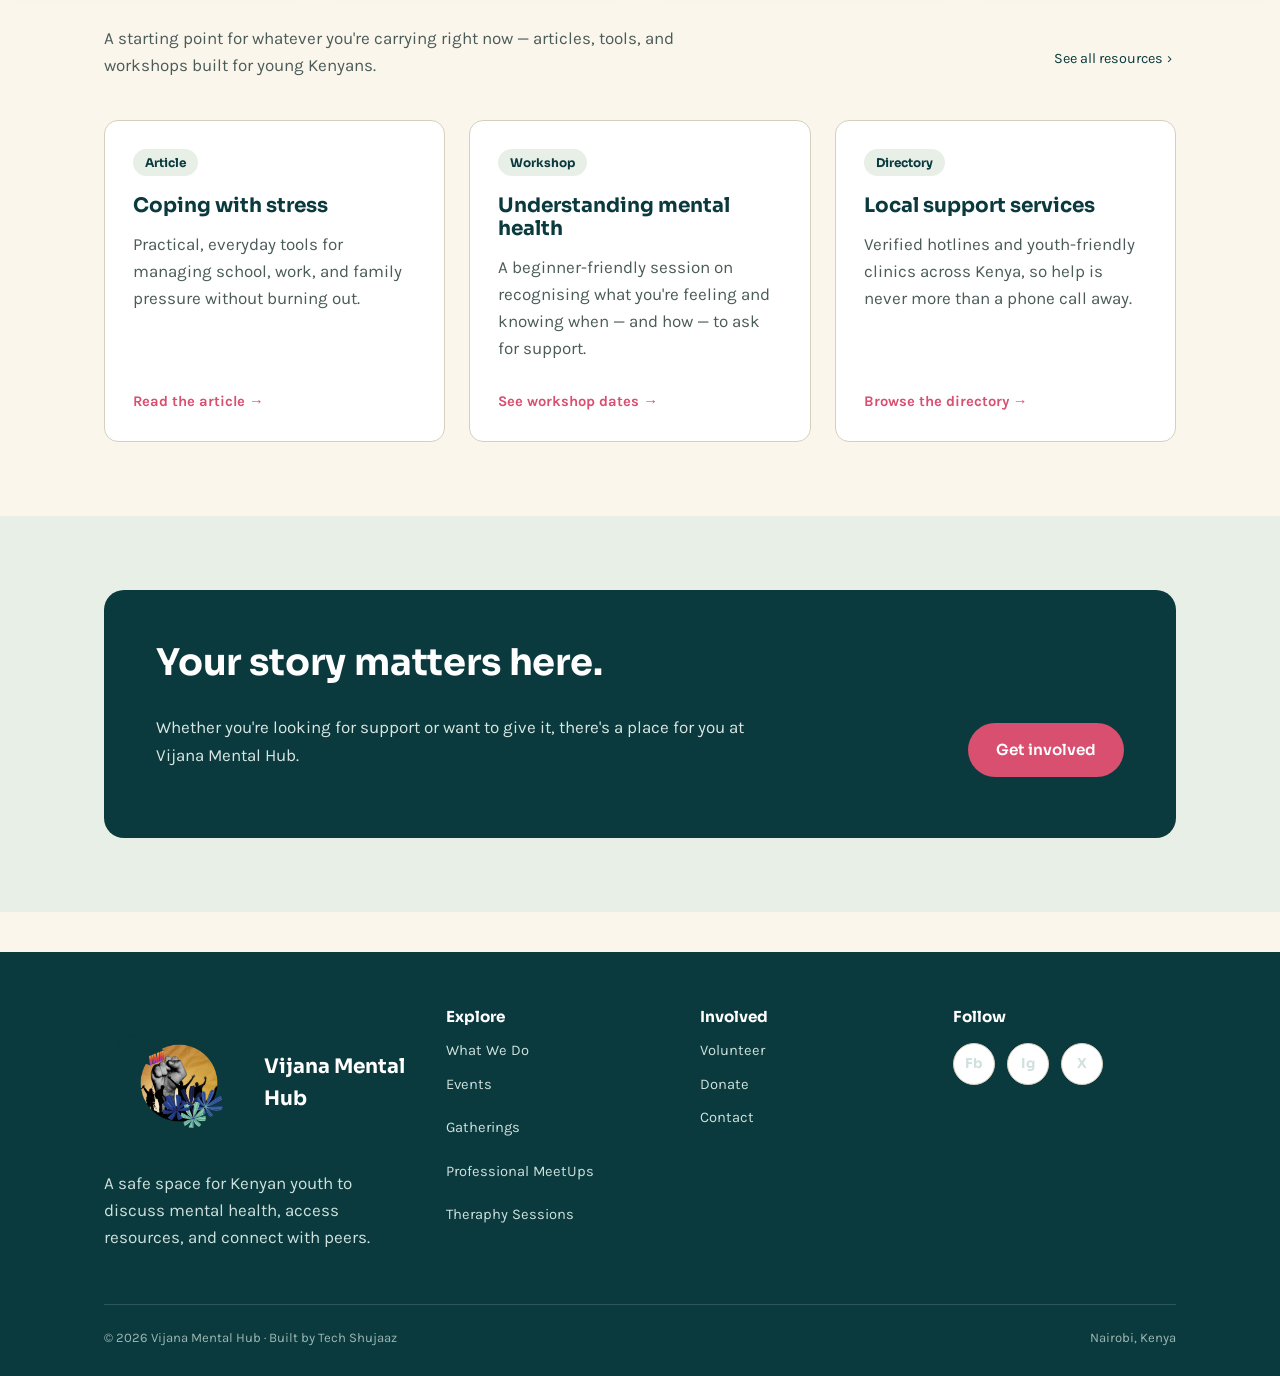
==== commit eb368665: "Update index.html" ====
--- a/index.html
+++ b/index.html
@@ -48,10 +48,12 @@
       <h1>Empowering youth mental wellness</h1>
       <p class="lead">A Nationwide resource centre for mental health awareness, care and support. Because sometimes, you just need someone who gets it. </p>
         <p> <h1> #WeGetIt. </h1> </p>
+    <!--
       <div class="hero-ctas">
         <a href="get-involved.html" class="btn btn-primary">Join Us</a>
         <a href="about.html" class="btn btn-secondary">Learn More</a>
       </div>
+      -->
     </div>
   </section>
 
--- a/styles.css
+++ b/styles.css
@@ -272,6 +272,7 @@
     align-items: center;
 
     overflow: hidden;
+    color: #ffffff;
 }
 
 .hero-pattern{
@@ -315,15 +316,22 @@
   color: var(--teal);
   background: var(--sage);
   border-radius: 999px;
-  padding: 6px 16px;
+  padding: 8px 14px;
   margin-bottom: 22px;
+     border-radius: 50px;
+
 }
 
 .hero p.lead{
   font-size: 1.15rem;
-  color: var(--ink-soft);
+  color: #ffffff;
   margin-bottom: 2em;
 }
+.hero h1 {
+  color: #ffffff;
+}
+
+
 
 .hero-ctas{
   display: flex;
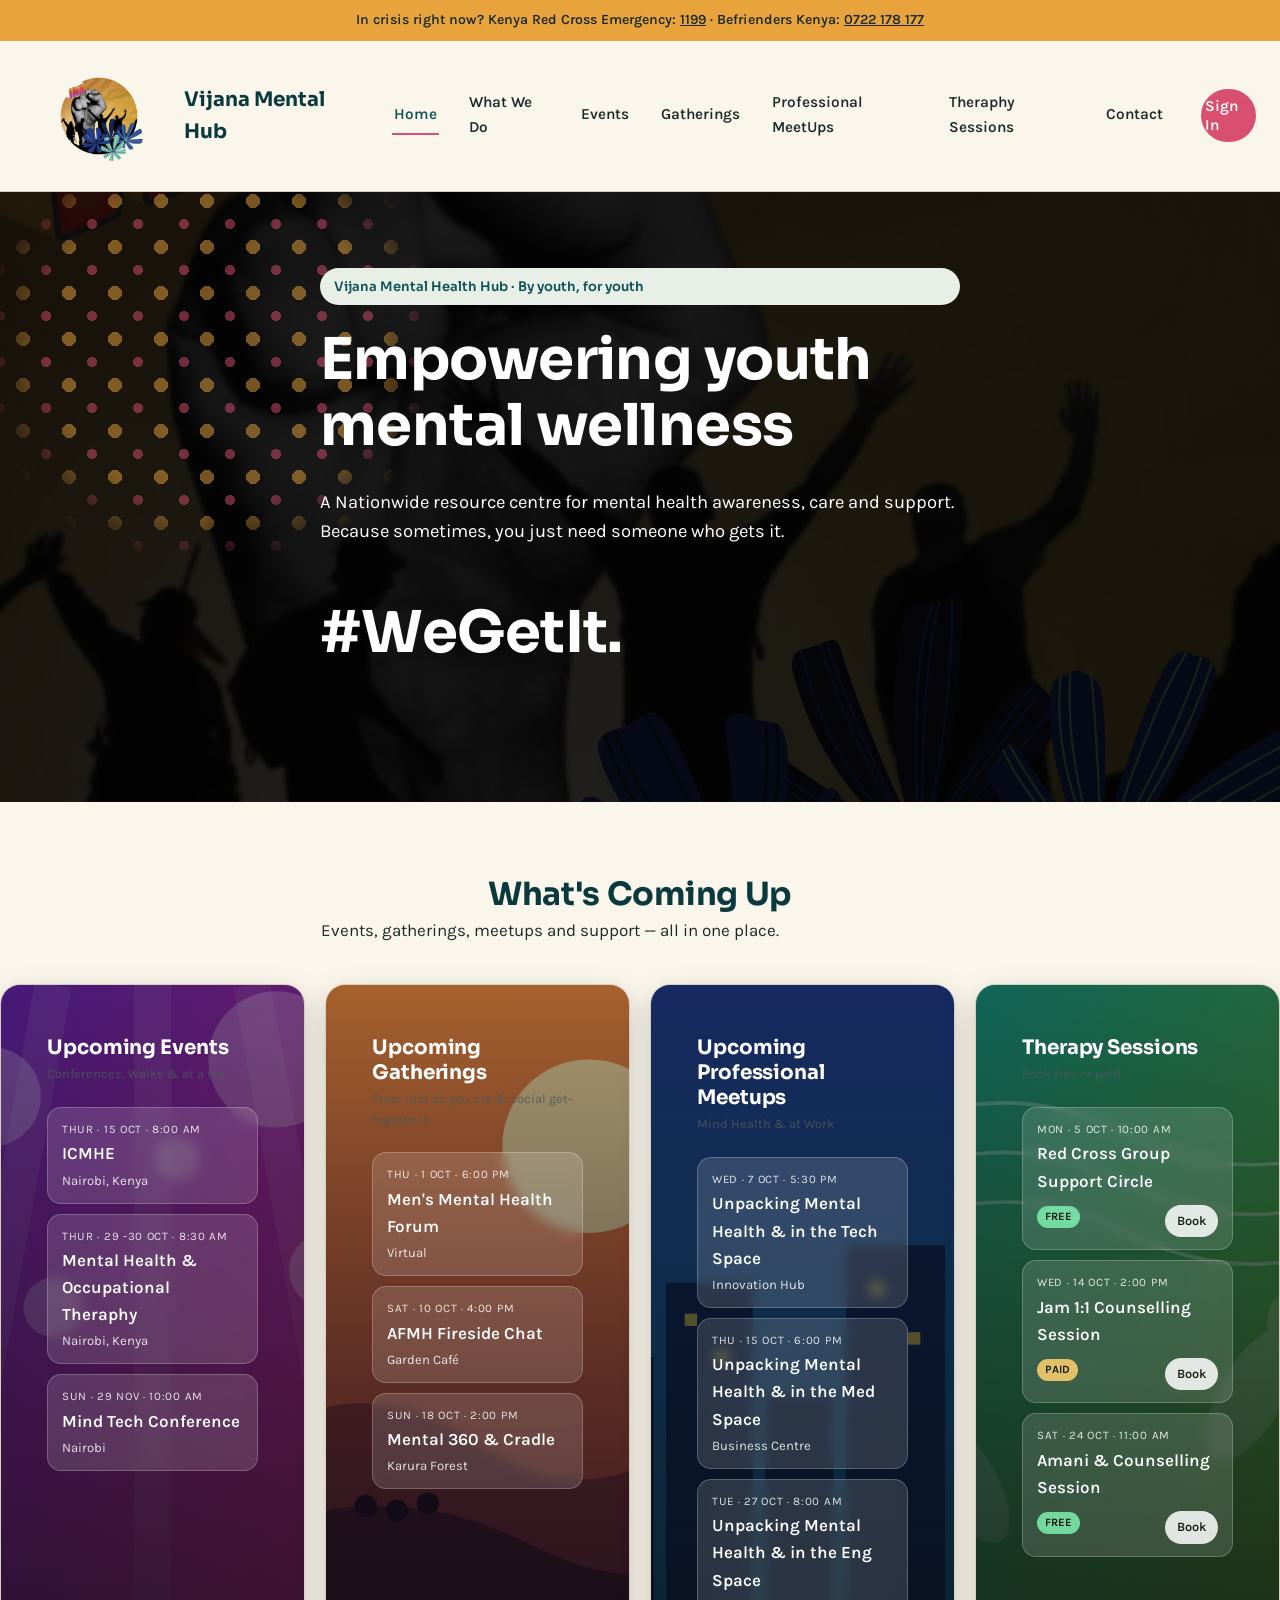
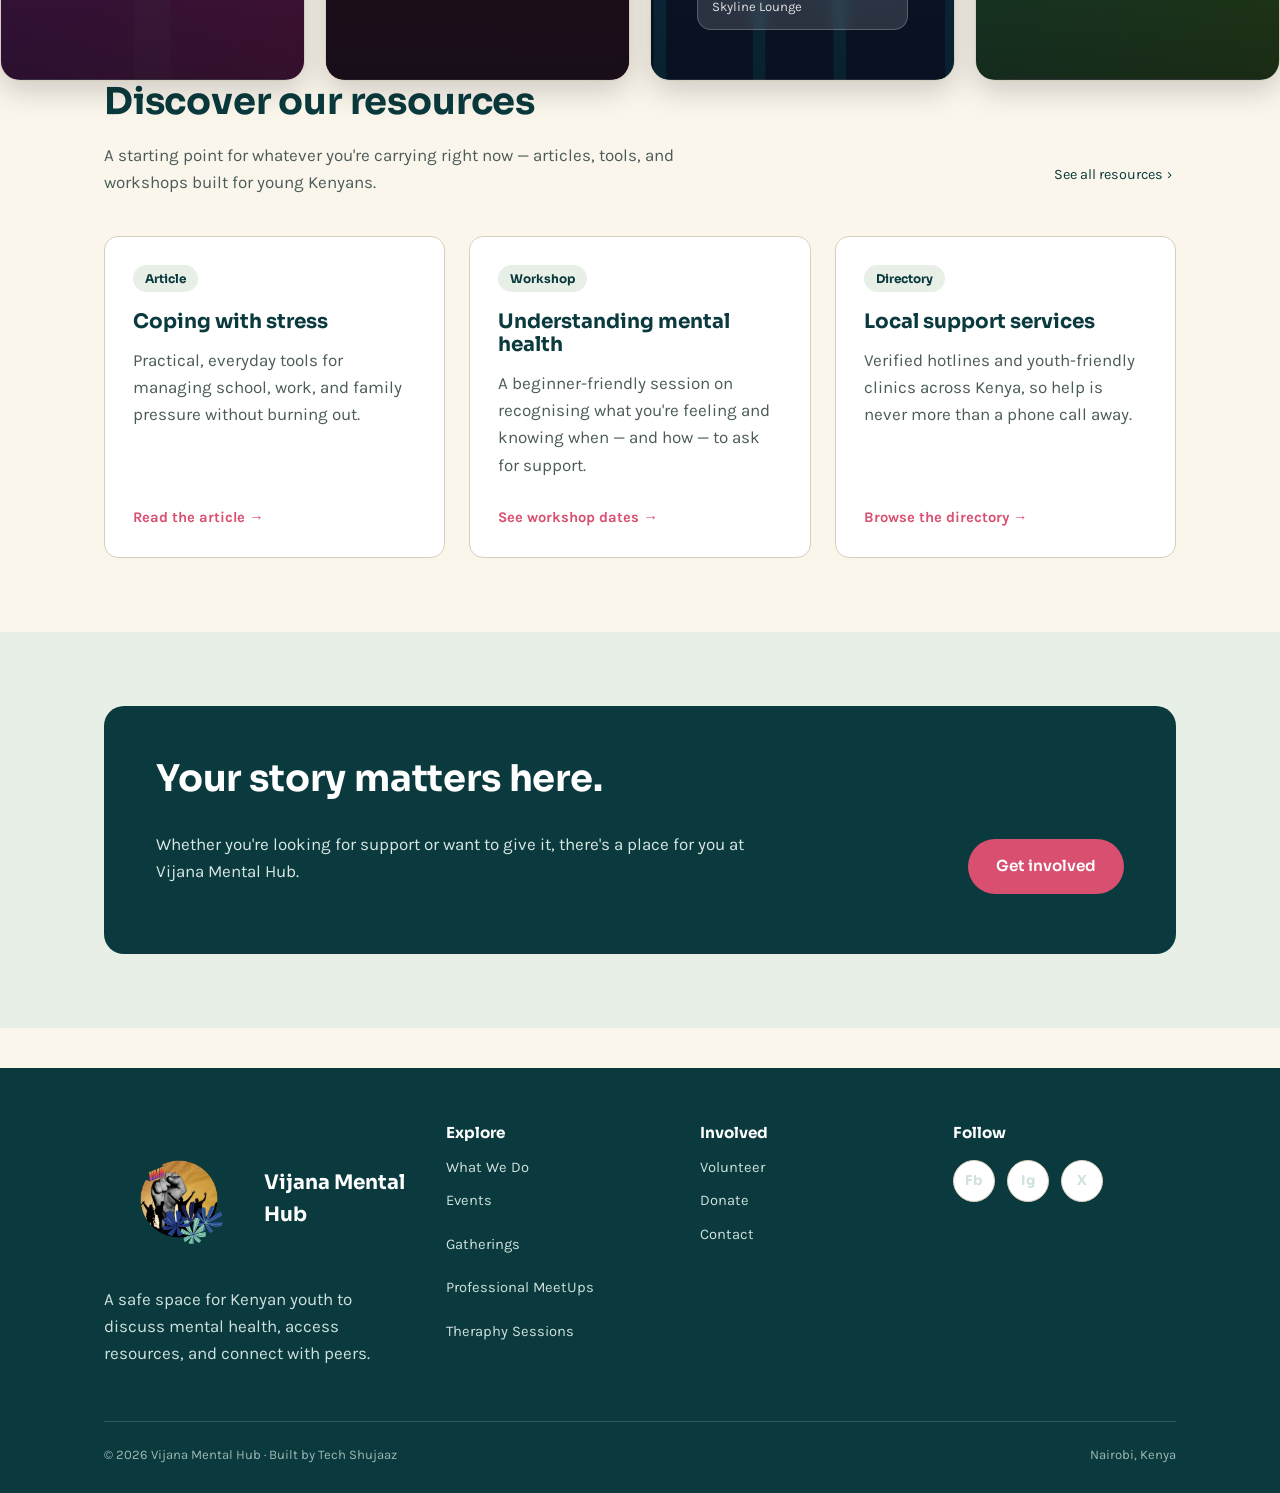
==== commit a2c33401: "Update index.html" ====
--- a/index.html
+++ b/index.html
@@ -45,9 +45,9 @@
     <div class="hero-pattern" aria-hidden="true"></div>
     <div class="container">
       <span class="eyebrow-tag">Vijana Mental Health Hub · By youth, for youth</span>
-      <h1>Empowering youth mental wellness</h1>
+      <h1 class="now">Empowering youth mental wellness</h1>
       <p class="lead">A Nationwide resource centre for mental health awareness, care and support. Because sometimes, you just need someone who gets it. </p>
-        <p> <h1> #WeGetIt. </h1> </p>
+        <p> <h1 class="now"> #WeGetIt. </h1> </p>
     <!--
       <div class="hero-ctas">
         <a href="get-involved.html" class="btn btn-primary">Join Us</a>
@@ -59,19 +59,21 @@
 
   <section>
     <div id="upcoming">  
+      <div class="events-heading">
 <h1>What's Coming Up</h1>
 <p class="sub">Events, gatherings, meetups and support — all in one place.</p>
+      </div>
 <div class="grid">
  
 <section class="card">
 <svg class="bg" viewBox="0 0 400 560" preserveAspectRatio="xMidYMid slice" aria-hidden="true"><defs><linearGradient id="g1" x1="0" y1="0" x2="1" y2="1"><stop offset="0" stop-color="rgb(91,33,182)"/><stop offset="1" stop-color="rgb(219,39,119)"/></linearGradient></defs><rect width="400" height="560" fill="url(#g1)"/><g fill="rgb(255,255,255)" opacity=".25"><circle cx="70" cy="90" r="40"/><circle cx="300" cy="60" r="55"/><circle cx="340" cy="230" r="30"/><circle cx="120" cy="260" r="24"/><circle cx="220" cy="140" r="18"/></g><path d="M120 0 L20 560 M200 0 L200 560 M280 0 L380 560" stroke="rgb(255,255,255)" stroke-width="30" opacity=".08"/></svg>
 <div class="ov"></div>
 <div class="in">
-<div><h2>Upcoming Events</h2><p class="tag">Concerts, festivals &amp; shows</p></div>
-<ul>
-<li><div class="d">Sat · 3 Oct · 7:00 PM</div><div class="t">Live Music Night</div><div class="m">City Amphitheatre</div></li>
-<li><div class="d">Fri · 16 Oct · 6:30 PM</div><div class="t">Food &amp; Culture Festival</div><div class="m">Riverside Grounds</div></li>
-<li><div class="d">Sun · 25 Oct · 10:00 AM</div><div class="t">Charity Fun Run</div><div class="m">Central Park</div></li>
+<div><h2>Upcoming Events</h2><p class="tag">Conferences, Walks &amp; at a fee</p></div>
+<ul>
+<li><div class="d">Thur · 15 Oct · 8:00 AM</div><div class="t">ICMHE</div><div class="m">Nairobi, Kenya</div></li>
+<li><div class="d">Thur · 29 -30 Oct · 8:30 AM</div><div class="t">Mental Health &amp; Occupational Theraphy</div><div class="m">Nairobi, Kenya</div></li>
+<li><div class="d">Sun · 29 Nov · 10:00 AM</div><div class="t">Mind Tech Conference</div><div class="m">Nairobi</div></li>
 </ul>
 </div>
 </section>
@@ -80,11 +82,11 @@
 <svg class="bg" viewBox="0 0 400 560" preserveAspectRatio="xMidYMid slice" aria-hidden="true"><defs><linearGradient id="g2" x1="0" y1="0" x2="0" y2="1"><stop offset="0" stop-color="rgb(251,146,60)"/><stop offset="1" stop-color="rgb(190,60,60)"/></linearGradient></defs><rect width="400" height="560" fill="url(#g2)"/><circle cx="290" cy="130" r="70" fill="rgb(255,236,170)" opacity=".9"/><path d="M0 380 Q100 300 200 370 T400 340 V560 H0Z" fill="rgb(120,40,50)" opacity=".7"/><path d="M0 450 Q120 390 240 450 T400 430 V560 H0Z" fill="rgb(70,25,40)" opacity=".85"/><g fill="rgb(40,15,30)"><circle cx="110" cy="420" r="9"/><circle cx="135" cy="424" r="9"/><circle cx="160" cy="418" r="9"/></g></svg>
 <div class="ov"></div>
 <div class="in">
-<div><h2>Upcoming Gatherings</h2><p class="tag">Community &amp; social get-togethers</p></div>
-<ul>
-<li><div class="d">Thu · 1 Oct · 6:00 PM</div><div class="t">Neighbourhood Potluck</div><div class="m">Community Hall</div></li>
-<li><div class="d">Sat · 10 Oct · 4:00 PM</div><div class="t">Book Club Meet-up</div><div class="m">Garden Café</div></li>
-<li><div class="d">Sun · 18 Oct · 2:00 PM</div><div class="t">Family &amp; Friends Picnic</div><div class="m">Lakeside Park</div></li>
+<div><h2>Upcoming Gatherings</h2><p class="tag">Free, Just as you are &amp; social get-togethers</p></div>
+<ul>
+<li><div class="d">Thu · 1 Oct · 6:00 PM</div><div class="t">Men's Mental Health Forum</div><div class="m">Virtual</div></li>
+<li><div class="d">Sat · 10 Oct · 4:00 PM</div><div class="t">AFMH Fireside Chat</div><div class="m">Garden Café</div></li>
+<li><div class="d">Sun · 18 Oct · 2:00 PM</div><div class="t">Mental 360 &amp; Cradle</div><div class="m">Karura Forest</div></li>
 </ul>
 </div>
 </section>
@@ -93,11 +95,11 @@
 <svg class="bg" viewBox="0 0 400 560" preserveAspectRatio="xMidYMid slice" aria-hidden="true"><defs><linearGradient id="g3" x1="0" y1="0" x2="0" y2="1"><stop offset="0" stop-color="rgb(30,58,138)"/><stop offset="1" stop-color="rgb(14,116,144)"/></linearGradient></defs><rect width="400" height="560" fill="url(#g3)"/><g fill="rgb(10,25,60)" opacity=".8"><rect x="20" y="300" width="60" height="260"/><rect x="90" y="240" width="70" height="320"/><rect x="170" y="330" width="55" height="230"/><rect x="235" y="210" width="80" height="350"/><rect x="325" y="290" width="60" height="270"/></g><g fill="rgb(253,224,71)" opacity=".7"><rect x="105" y="265" width="10" height="10"/><rect x="130" y="295" width="10" height="10"/><rect x="255" y="240" width="10" height="10"/><rect x="285" y="280" width="10" height="10"/><rect x="40" y="330" width="10" height="10"/></g></svg>
 <div class="ov"></div>
 <div class="in">
-<div><h2>Upcoming Professional Meetups</h2><p class="tag">Networking &amp; career growth</p></div>
-<ul>
-<li><div class="d">Wed · 7 Oct · 5:30 PM</div><div class="t">Tech &amp; Startup Mixer</div><div class="m">Innovation Hub</div></li>
-<li><div class="d">Thu · 15 Oct · 6:00 PM</div><div class="t">Women in Leadership Panel</div><div class="m">Business Centre</div></li>
-<li><div class="d">Tue · 27 Oct · 8:00 AM</div><div class="t">Founders' Breakfast</div><div class="m">Skyline Lounge</div></li>
+<div><h2>Upcoming Professional Meetups</h2><p class="tag">Mind Health  &amp; at Work </p></div>
+<ul>
+<li><div class="d">Wed · 7 Oct · 5:30 PM</div><div class="t"> Unpacking Mental Health &amp; in the Tech Space</div><div class="m">Innovation Hub</div></li>
+<li><div class="d">Thu · 15 Oct · 6:00 PM</div><div class="t">Unpacking Mental Health &amp; in the Med Space </div><div class="m">Business Centre</div></li>
+<li><div class="d">Tue · 27 Oct · 8:00 AM</div><div class="t">Unpacking Mental Health &amp; in the Eng Space</div><div class="m">Skyline Lounge</div></li>
 </ul>
 </div>
 </section>
@@ -108,9 +110,9 @@
 <div class="in">
 <div><h2>Therapy Sessions</h2><p class="tag">Book free or paid</p></div>
 <ul>
-<li><div class="d">Mon · 5 Oct · 10:00 AM</div><div class="t">Group Support Circle</div><div class="m"><span class="b free">FREE</span><button class="btn">Book</button></div></li>
-<li><div class="d">Wed · 14 Oct · 2:00 PM</div><div class="t">1:1 Counselling Session</div><div class="m"><span class="b paid">PAID</span><button class="btn">Book</button></div></li>
-<li><div class="d">Sat · 24 Oct · 11:00 AM</div><div class="t">Stress &amp; Mindfulness Workshop</div><div class="m"><span class="b free">FREE</span><button class="btn">Book</button></div></li>
+<li><div class="d">Mon · 5 Oct · 10:00 AM</div><div class="t">Red Cross Group Support Circle</div><div class="m"><span class="b free">FREE</span><button class="btn">Book</button></div></li>
+<li><div class="d">Wed · 14 Oct · 2:00 PM</div><div class="t">Jam 1:1 Counselling Session</div><div class="m"><span class="b paid">PAID</span><button class="btn">Book</button></div></li>
+<li><div class="d">Sat · 24 Oct · 11:00 AM</div><div class="t">Amani &amp; Counselling Session</div><div class="m"><span class="b free">FREE</span><button class="btn">Book</button></div></li>
 </ul>
 </div>
 </section>
--- a/styles.css
+++ b/styles.css
@@ -99,7 +99,7 @@
 .bg{position:absolute;inset:0;width:100%;height:100%}
 .ov{position:absolute;inset:0;background:linear-gradient(180deg,rgba(8,10,20,.35) 0%,rgba(8,10,20,.78) 100%)}
 .in{position:relative;padding:22px 18px;display:flex;flex-direction:column;gap:14px;height:100%}
-.card h2{font-size:1.25rem;margin:0 0 4px;line-height:1.25}
+.card h2{font-size:1.25rem;margin:0 0 4px;line-height:1.25; color: #fff }
 .tag{font-size:.8rem;opacity:.85;margin:0}
 ul{list-style:none;margin:8px 0 0;padding:0;display:flex;flex-direction:column;gap:10px}
 li{background:rgba(255,255,255,.14);border:1px solid rgba(255,255,255,.22);backdrop-filter:blur(6px);-webkit-backdrop-filter:blur(6px);border-radius:14px;padding:12px 14px}
@@ -274,6 +274,19 @@
     overflow: hidden;
     color: #ffffff;
 }
+.events-heading {
+  text-align: center;
+  max-width: 800px;
+  margin: 0 auto 40px;
+}
+
+.events-heading h1 {
+  margin-bottom: 10px;
+}
+
+.events-heading .sub {
+  margin: 0;
+}
 
 .hero-pattern{
   position: absolute;
@@ -331,7 +344,10 @@
   color: #ffffff;
 }
 
-
+.now {
+     color: #ffffff;
+
+}
 
 .hero-ctas{
   display: flex;
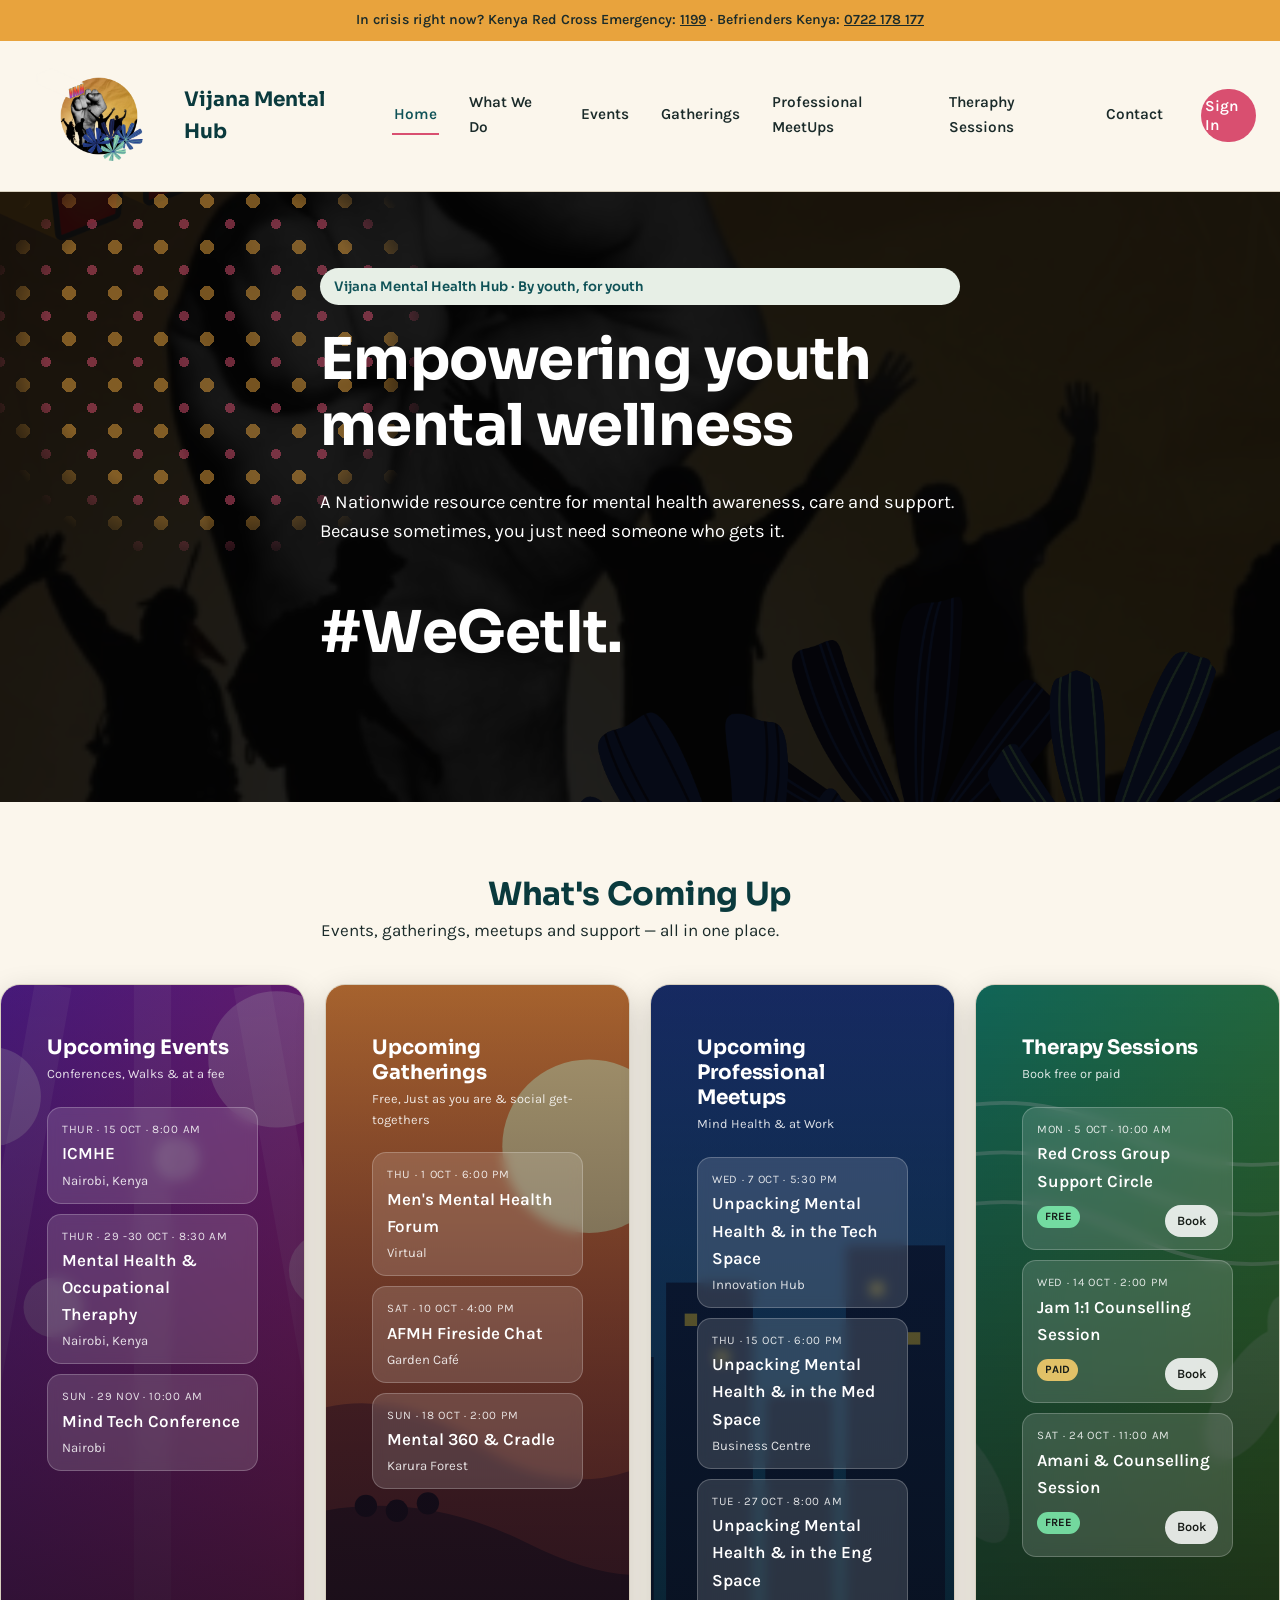
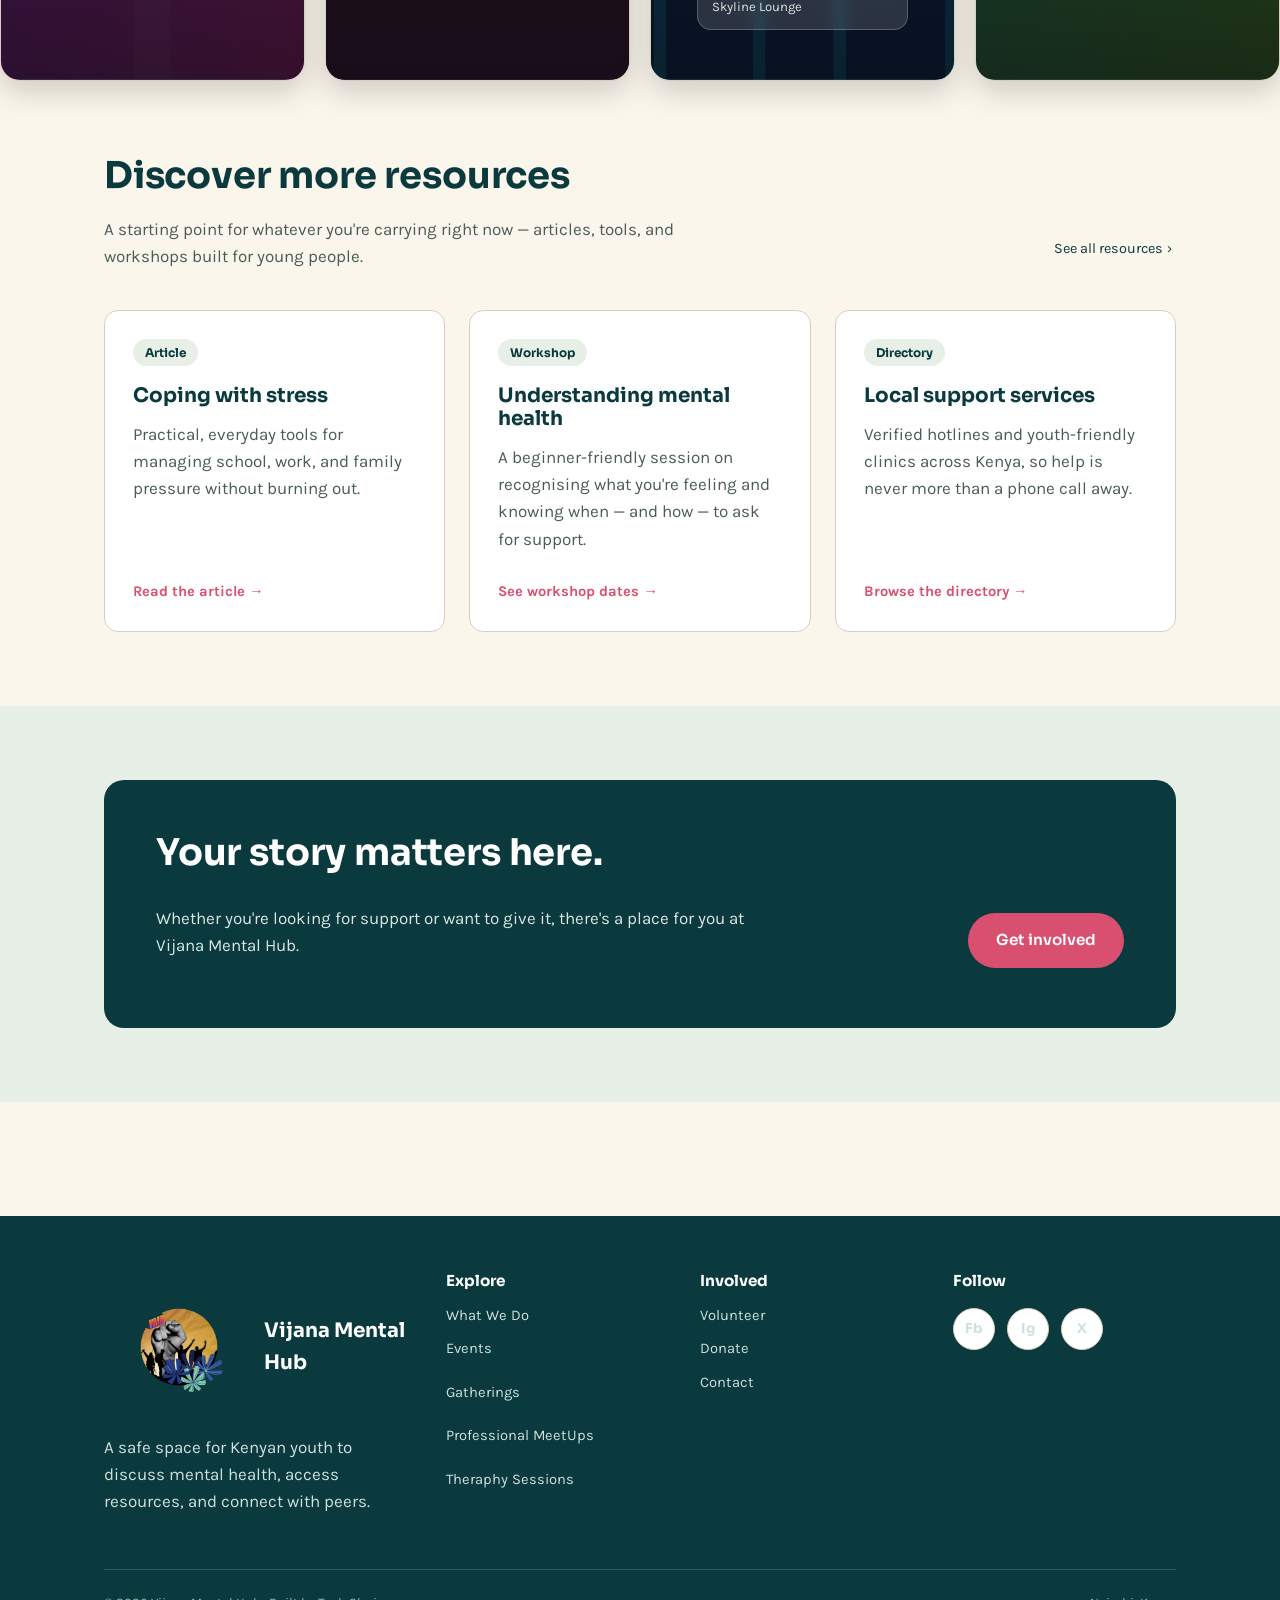
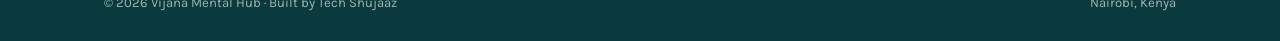
==== commit c239a3e8: "Update index.html" ====
--- a/index.html
+++ b/index.html
@@ -119,11 +119,12 @@
  
 </div>
 </div>
+    <section>
     <div class="container">
       <div class="section-head">
         <div>
-          <h2>Discover our resources</h2>
-          <p>A starting point for whatever you're carrying right now — articles, tools, and workshops built for young Kenyans.</p>
+          <h2>Discover more resources</h2>
+          <p>A starting point for whatever you're carrying right now — articles, tools, and workshops built for young people.</p>
         </div>
         <a href="resources.html" class="btn-ghost">See all resources</a>
       </div>
--- a/styles.css
+++ b/styles.css
@@ -91,7 +91,7 @@
 body{margin:0;background:var(--bg);color:var(--fg);font-family:Inter,system-ui,-apple-system,"Segoe UI",Roboto,sans-serif}
 main{max-width:1280px;margin:0 auto;padding:32px 20px 48px}
 h1{font-size:clamp(1.5rem,3vw,2rem);margin:0 0 4px}
-.sub{color:var(--muted);margin:0 0 24px}
+.sub{color:var(--muted);margin:0 0 24px; align-items: center}
 .grid{display:grid;grid-template-columns:repeat(4,1fr);gap:20px}
 @media (max-width:1100px){.grid{grid-template-columns:repeat(2,1fr)}}
 @media (max-width:600px){.grid{grid-template-columns:1fr}}
@@ -100,7 +100,7 @@
 .ov{position:absolute;inset:0;background:linear-gradient(180deg,rgba(8,10,20,.35) 0%,rgba(8,10,20,.78) 100%)}
 .in{position:relative;padding:22px 18px;display:flex;flex-direction:column;gap:14px;height:100%}
 .card h2{font-size:1.25rem;margin:0 0 4px;line-height:1.25; color: #fff }
-.tag{font-size:.8rem;opacity:.85;margin:0}
+.tag{font-size:.8rem;opacity:.85;margin:0; color: #fff  }
 ul{list-style:none;margin:8px 0 0;padding:0;display:flex;flex-direction:column;gap:10px}
 li{background:rgba(255,255,255,.14);border:1px solid rgba(255,255,255,.22);backdrop-filter:blur(6px);-webkit-backdrop-filter:blur(6px);border-radius:14px;padding:12px 14px}
 .d{font-size:.72rem;letter-spacing:.06em;text-transform:uppercase;opacity:.85}
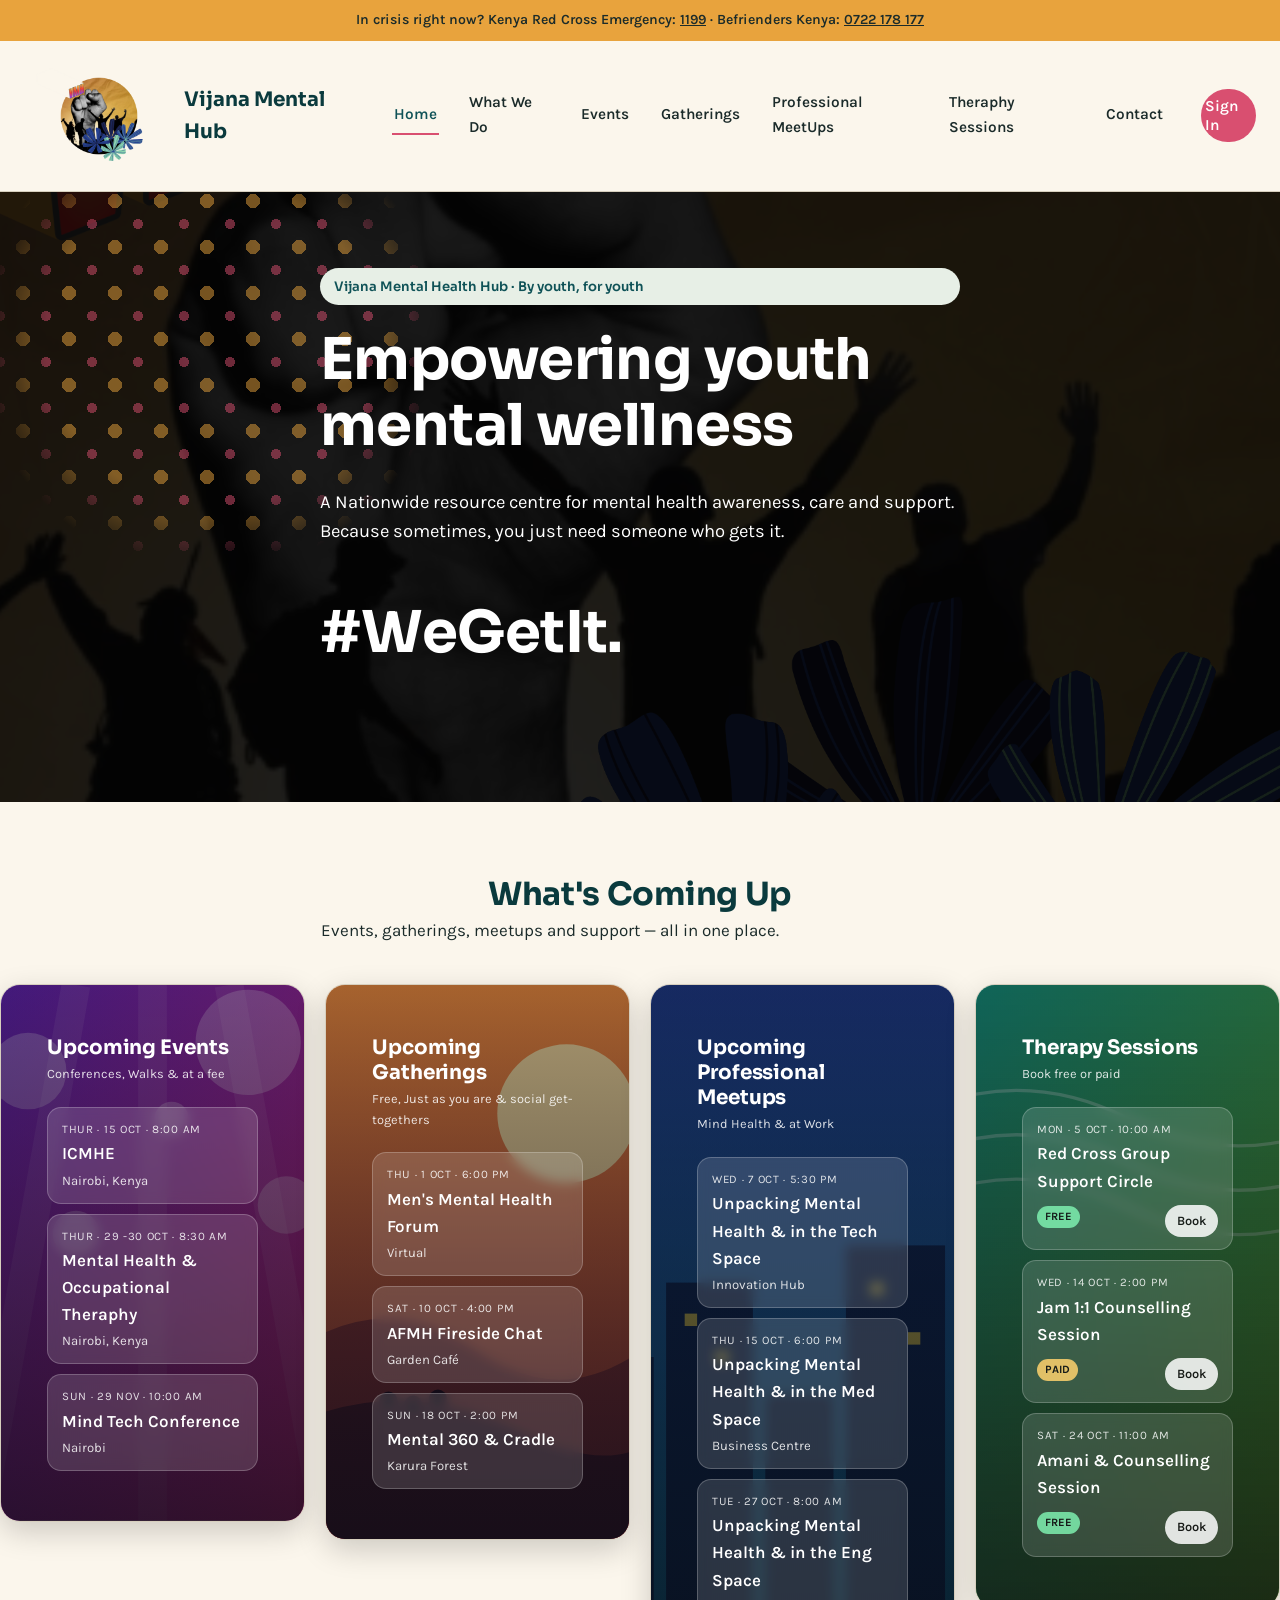
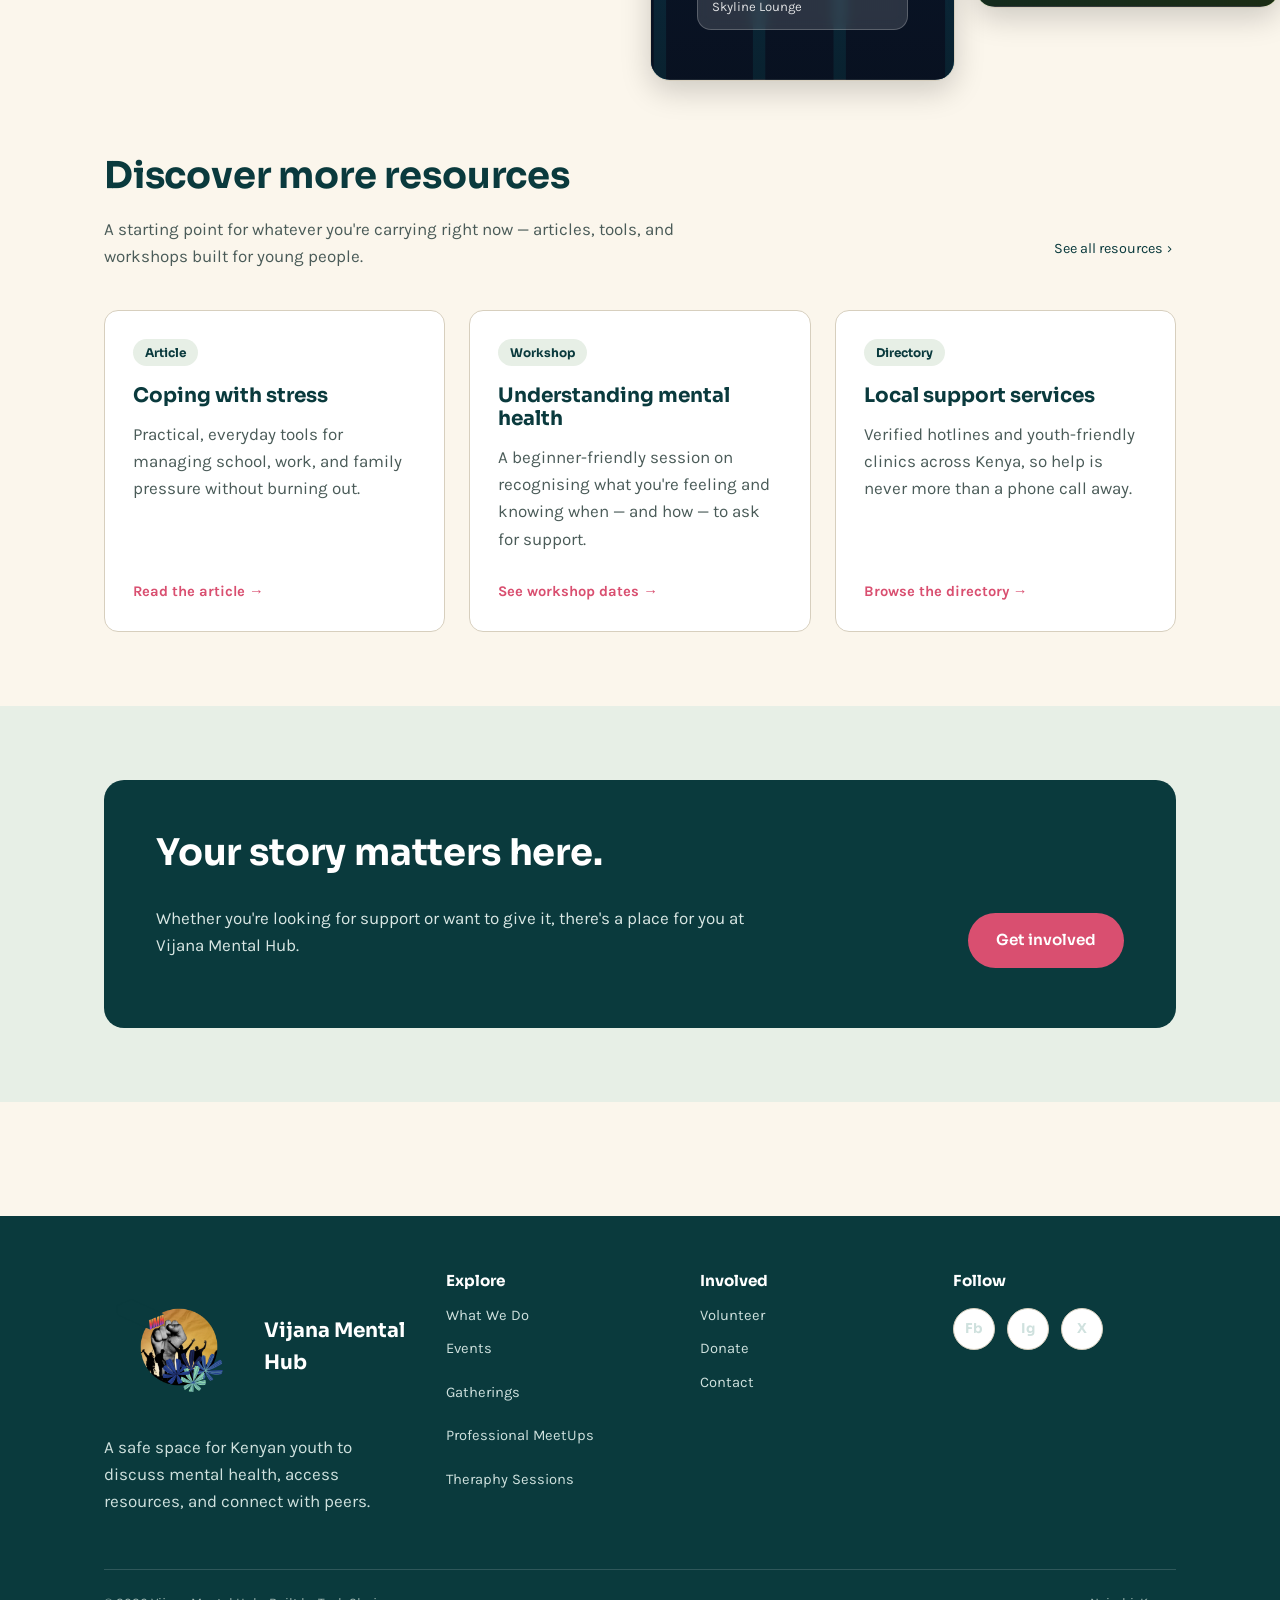
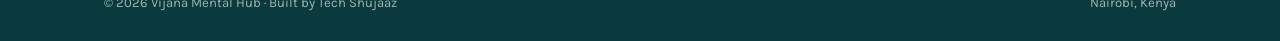
==== commit 797b29a2: "Update index.html" ====
--- a/index.html
+++ b/index.html
@@ -65,7 +65,9 @@
       </div>
 <div class="grid">
  
-<section class="card">
+<a href="resources.html" class="card-link">
+
+  <section class="card">
 <svg class="bg" viewBox="0 0 400 560" preserveAspectRatio="xMidYMid slice" aria-hidden="true"><defs><linearGradient id="g1" x1="0" y1="0" x2="1" y2="1"><stop offset="0" stop-color="rgb(91,33,182)"/><stop offset="1" stop-color="rgb(219,39,119)"/></linearGradient></defs><rect width="400" height="560" fill="url(#g1)"/><g fill="rgb(255,255,255)" opacity=".25"><circle cx="70" cy="90" r="40"/><circle cx="300" cy="60" r="55"/><circle cx="340" cy="230" r="30"/><circle cx="120" cy="260" r="24"/><circle cx="220" cy="140" r="18"/></g><path d="M120 0 L20 560 M200 0 L200 560 M280 0 L380 560" stroke="rgb(255,255,255)" stroke-width="30" opacity=".08"/></svg>
 <div class="ov"></div>
 <div class="in">
@@ -77,7 +79,10 @@
 </ul>
 </div>
 </section>
- 
+</a>
+
+  <a href="events.html" class="card-link">
+
 <section class="card">
 <svg class="bg" viewBox="0 0 400 560" preserveAspectRatio="xMidYMid slice" aria-hidden="true"><defs><linearGradient id="g2" x1="0" y1="0" x2="0" y2="1"><stop offset="0" stop-color="rgb(251,146,60)"/><stop offset="1" stop-color="rgb(190,60,60)"/></linearGradient></defs><rect width="400" height="560" fill="url(#g2)"/><circle cx="290" cy="130" r="70" fill="rgb(255,236,170)" opacity=".9"/><path d="M0 380 Q100 300 200 370 T400 340 V560 H0Z" fill="rgb(120,40,50)" opacity=".7"/><path d="M0 450 Q120 390 240 450 T400 430 V560 H0Z" fill="rgb(70,25,40)" opacity=".85"/><g fill="rgb(40,15,30)"><circle cx="110" cy="420" r="9"/><circle cx="135" cy="424" r="9"/><circle cx="160" cy="418" r="9"/></g></svg>
 <div class="ov"></div>
@@ -90,7 +95,9 @@
 </ul>
 </div>
 </section>
- 
+  </a>
+  <a href="blog.html" class="card-link">
+
 <section class="card">
 <svg class="bg" viewBox="0 0 400 560" preserveAspectRatio="xMidYMid slice" aria-hidden="true"><defs><linearGradient id="g3" x1="0" y1="0" x2="0" y2="1"><stop offset="0" stop-color="rgb(30,58,138)"/><stop offset="1" stop-color="rgb(14,116,144)"/></linearGradient></defs><rect width="400" height="560" fill="url(#g3)"/><g fill="rgb(10,25,60)" opacity=".8"><rect x="20" y="300" width="60" height="260"/><rect x="90" y="240" width="70" height="320"/><rect x="170" y="330" width="55" height="230"/><rect x="235" y="210" width="80" height="350"/><rect x="325" y="290" width="60" height="270"/></g><g fill="rgb(253,224,71)" opacity=".7"><rect x="105" y="265" width="10" height="10"/><rect x="130" y="295" width="10" height="10"/><rect x="255" y="240" width="10" height="10"/><rect x="285" y="280" width="10" height="10"/><rect x="40" y="330" width="10" height="10"/></g></svg>
 <div class="ov"></div>
@@ -103,7 +110,9 @@
 </ul>
 </div>
 </section>
- 
+  </a>
+ <a href="get-involved.html" class="card-link">
+
 <section class="card">
 <svg class="bg" viewBox="0 0 400 560" preserveAspectRatio="xMidYMid slice" aria-hidden="true"><defs><linearGradient id="g4" x1="0" y1="0" x2="1" y2="1"><stop offset="0" stop-color="rgb(13,148,136)"/><stop offset="1" stop-color="rgb(101,163,13)"/></linearGradient></defs><rect width="400" height="560" fill="url(#g4)"/><g fill="none" stroke="rgb(255,255,255)" stroke-width="3" opacity=".3"><path d="M0 120 Q100 70 200 120 T400 120"/><path d="M0 160 Q100 110 200 160 T400 160"/><path d="M0 200 Q100 150 200 200 T400 200"/></g><g fill="rgb(255,255,255)" opacity=".2"><ellipse cx="300" cy="330" rx="26" ry="60" transform="rotate(30 300 330)"/><ellipse cx="340" cy="300" rx="22" ry="52" transform="rotate(-20 340 300)"/><ellipse cx="70" cy="400" rx="24" ry="56" transform="rotate(-30 70 400)"/></g></svg>
 <div class="ov"></div>
@@ -116,7 +125,7 @@
 </ul>
 </div>
 </section>
- 
+ </a>
 </div>
 </div>
     <section>
--- a/styles.css
+++ b/styles.css
@@ -82,6 +82,46 @@
   backdrop-filter: blur(6px);
   border-bottom: 1px solid var(--line);
 }
+#ther {
+   :root{--bg:#f4f5f8;--fg:#14161c;--muted:#5b6070;--card:#fff;--line:#dfe2ea;--acc:#0d9488;--accfg:#fff;box-sizing:border-box;padding-top:env(safe-area-inset-top,0px);padding-bottom:env(safe-area-inset-bottom,0px)}
+@media (prefers-color-scheme:dark){:root:not([data-theme="light"]){--bg:#0e1015;--fg:#f2f3f7;--muted:#9aa0b2;--card:#1a1d26;--line:#2d3140;--acc:#2dd4bf;--accfg:#06201d}}
+:root[data-theme="dark"]{--bg:#0e1015;--fg:#f2f3f7;--muted:#9aa0b2;--card:#1a1d26;--line:#2d3140;--acc:#2dd4bf;--accfg:#06201d}
+html{scroll-padding-top:env(safe-area-inset-top,0px)}
+*{box-sizing:border-box}
+body{margin:0;background:var(--bg);color:var(--fg);font-family:Inter,system-ui,-apple-system,"Segoe UI",Roboto,sans-serif}
+main{max-width:1100px;margin:0 auto;padding:32px 20px 48px}
+h1{font-size:clamp(1.5rem,3vw,2rem);margin:0 0 4px}
+.sub{color:var(--muted);margin:0 0 20px}
+.filters{background:var(--card);border:1px solid var(--line);border-radius:16px;padding:16px;display:grid;gap:14px}
+.row{display:grid;grid-template-columns:repeat(auto-fit,minmax(170px,1fr));gap:10px}
+label{font-size:.75rem;color:var(--muted);display:block;margin-bottom:4px}
+select,input{width:100%;font:inherit;font-size:.9rem;padding:9px 10px;border-radius:10px;border:1px solid var(--line);background:var(--bg);color:var(--fg)}
+.chips{display:flex;gap:8px;flex-wrap:wrap;align-items:center}
+.chips span{font-size:.75rem;color:var(--muted);margin-right:2px}
+.chip{font:inherit;font-size:.85rem;padding:6px 14px;border-radius:99px;border:1px solid var(--line);background:var(--bg);color:var(--fg);cursor:pointer}
+.chip[aria-pressed="true"]{background:var(--acc);color:var(--accfg);border-color:var(--acc);font-weight:600}
+.bar{display:flex;justify-content:space-between;align-items:center;margin:18px 2px 10px;color:var(--muted);font-size:.9rem}
+.link{background:none;border:0;color:var(--acc);font:inherit;cursor:pointer;text-decoration:underline}
+.list{display:grid;grid-template-columns:repeat(auto-fill,minmax(290px,1fr));gap:16px}
+.card{background:var(--card);border:1px solid var(--line);border-radius:16px;padding:16px;display:flex;flex-direction:column;gap:8px}
+.card h3{margin:0;font-size:1.05rem}
+.card p{margin:0;color:var(--muted);font-size:.88rem}
+.tags{display:flex;gap:6px;flex-wrap:wrap}
+.b{font-size:.7rem;font-weight:700;padding:3px 9px;border-radius:99px;background:var(--line);color:var(--fg)}
+.b.free{background:#7ef0b0;color:#0b3a22}.b.paid{background:#ffd36e;color:#4a3300}
+.btn{margin-top:auto;align-self:flex-start;font:inherit;font-size:.85rem;font-weight:600;padding:8px 18px;border-radius:99px;border:0;background:var(--acc);color:var(--accfg);cursor:pointer}
+.btn:disabled{opacity:.6;cursor:default}
+.empty{grid-column:1/-1;text-align:center;color:var(--muted);padding:40px 0}
+.ov{position:fixed;inset:0;background:rgba(0,0,0,.55);display:none;align-items:center;justify-content:center;padding:20px;z-index:10}
+.ov.on{display:flex}
+.box{background:var(--card);border-radius:18px;padding:22px;width:100%;max-width:420px;display:grid;gap:12px;max-height:100%;overflow:auto}
+.box h2{margin:0;font-size:1.15rem}
+.box .info{color:var(--muted);font-size:.88rem;margin:0}
+.err{color:#e5484d;font-size:.82rem;min-height:1em;margin:0}
+.acts{display:flex;gap:10px;justify-content:flex-end}
+.btn.alt{background:var(--line);color:var(--fg);margin:0}
+.box .btn{margin:0}
+     }
 #upcoming {
    :root{--bg:#f4f5f8;--fg:#14161c;--muted:#5b6070;box-sizing:border-box;padding-top:env(safe-area-inset-top,0px);padding-bottom:env(safe-area-inset-bottom,0px)}
 @media (prefers-color-scheme:dark){:root:not([data-theme="light"]){--bg:#0e1015;--fg:#f2f3f7;--muted:#9aa0b2}}
@@ -214,7 +254,15 @@
   .main-nav.open{ display: flex; }
   .main-nav a{ width: 100%; padding: 10px 0; }
 }
-
+.flyers{display:grid;grid-template-columns:repeat(2,1fr);gap:20px;margin-top:32px}
+
+.flyer{display:flex;flex-direction:column;height:100%;overflow:hidden;border-radius:20px;background:var(--bg);color:var(--fg);box-shadow:0 10px 30px rgba(0,0,0,.18)}
+
+.flyer-img{aspect-ratio:3/4;background-size:cover;background-position:center;position:relative}
+.flyer-img::after{content:"";position:absolute;inset:0;background:linear-gradient(180deg,rgba(8,10,20,.1),rgba(8,10,20,.6))}
+
+.flyer-body{display:flex;padding:16px}
+.flyer-body .btn{margin:0;background:var(--fg);color:var(--bg)}
 /* ---------------------------------- Buttons ---------------------------------- */
 
 .btn{
